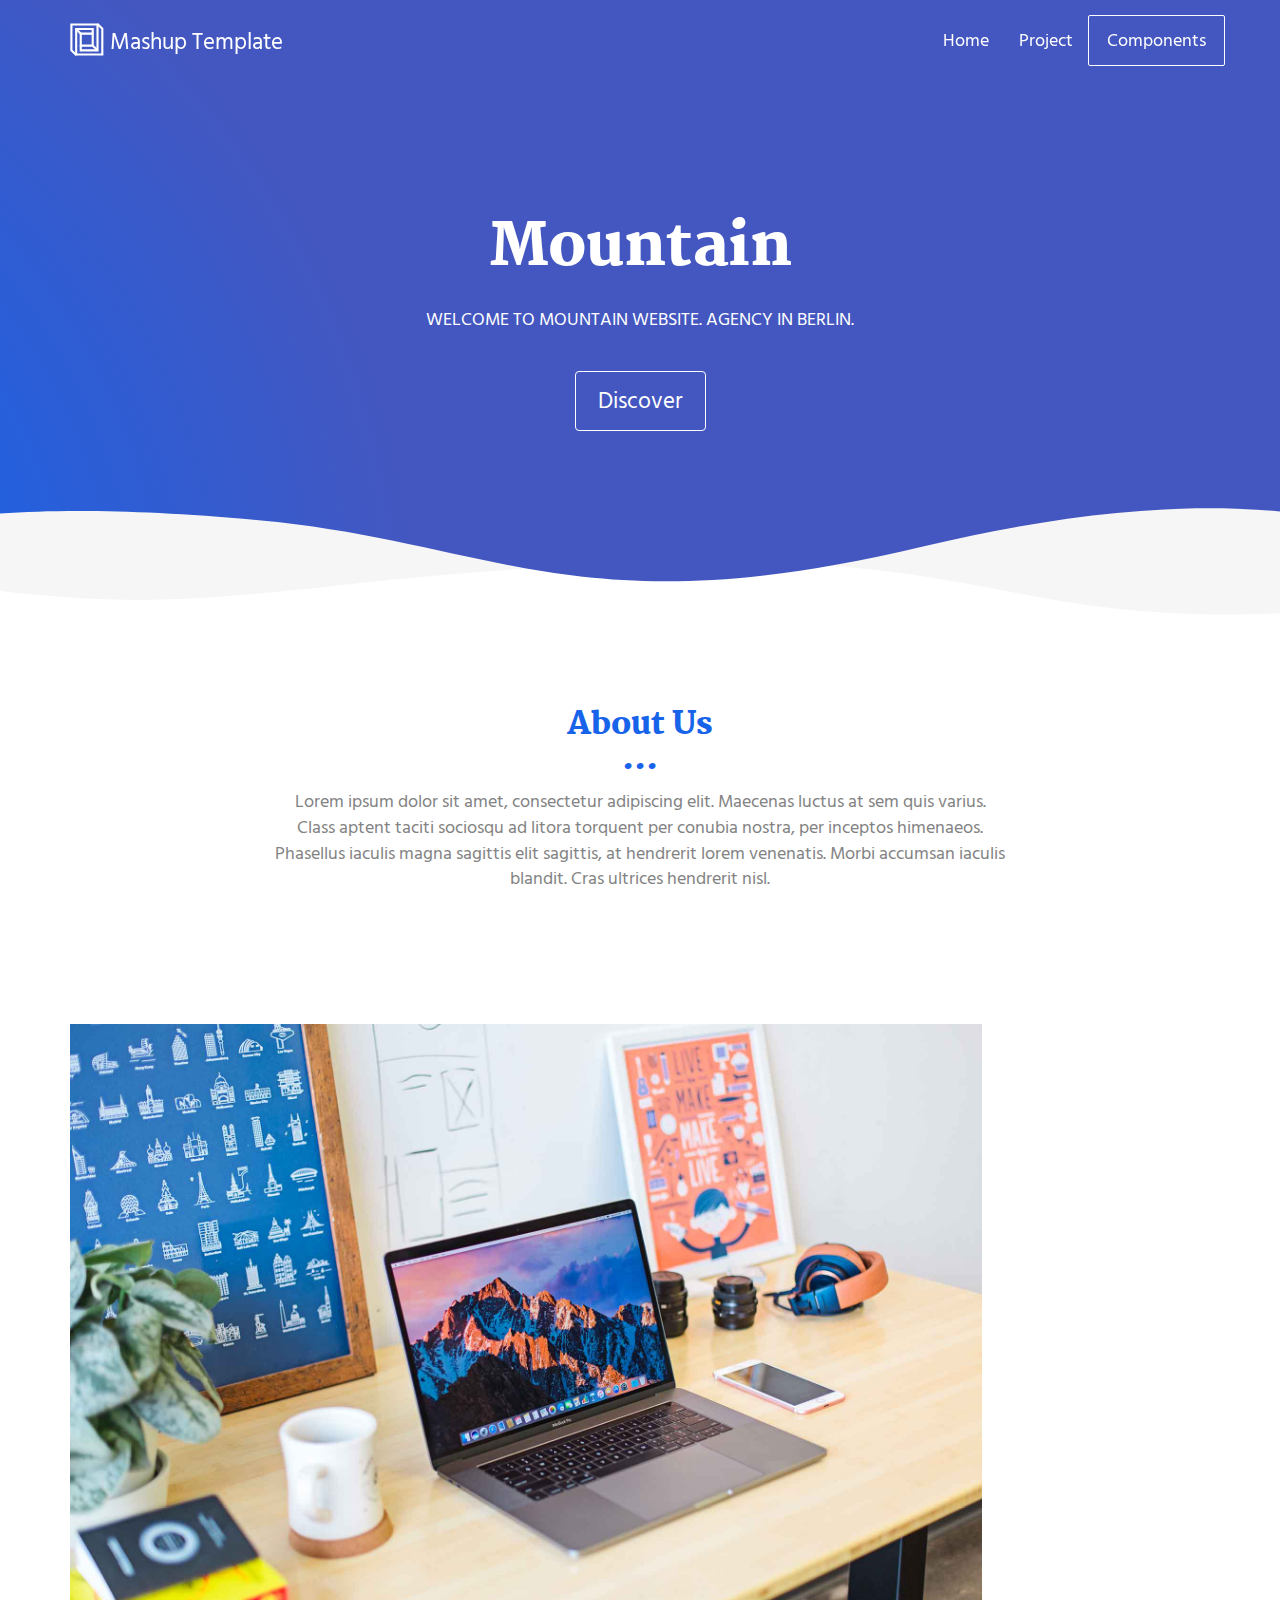
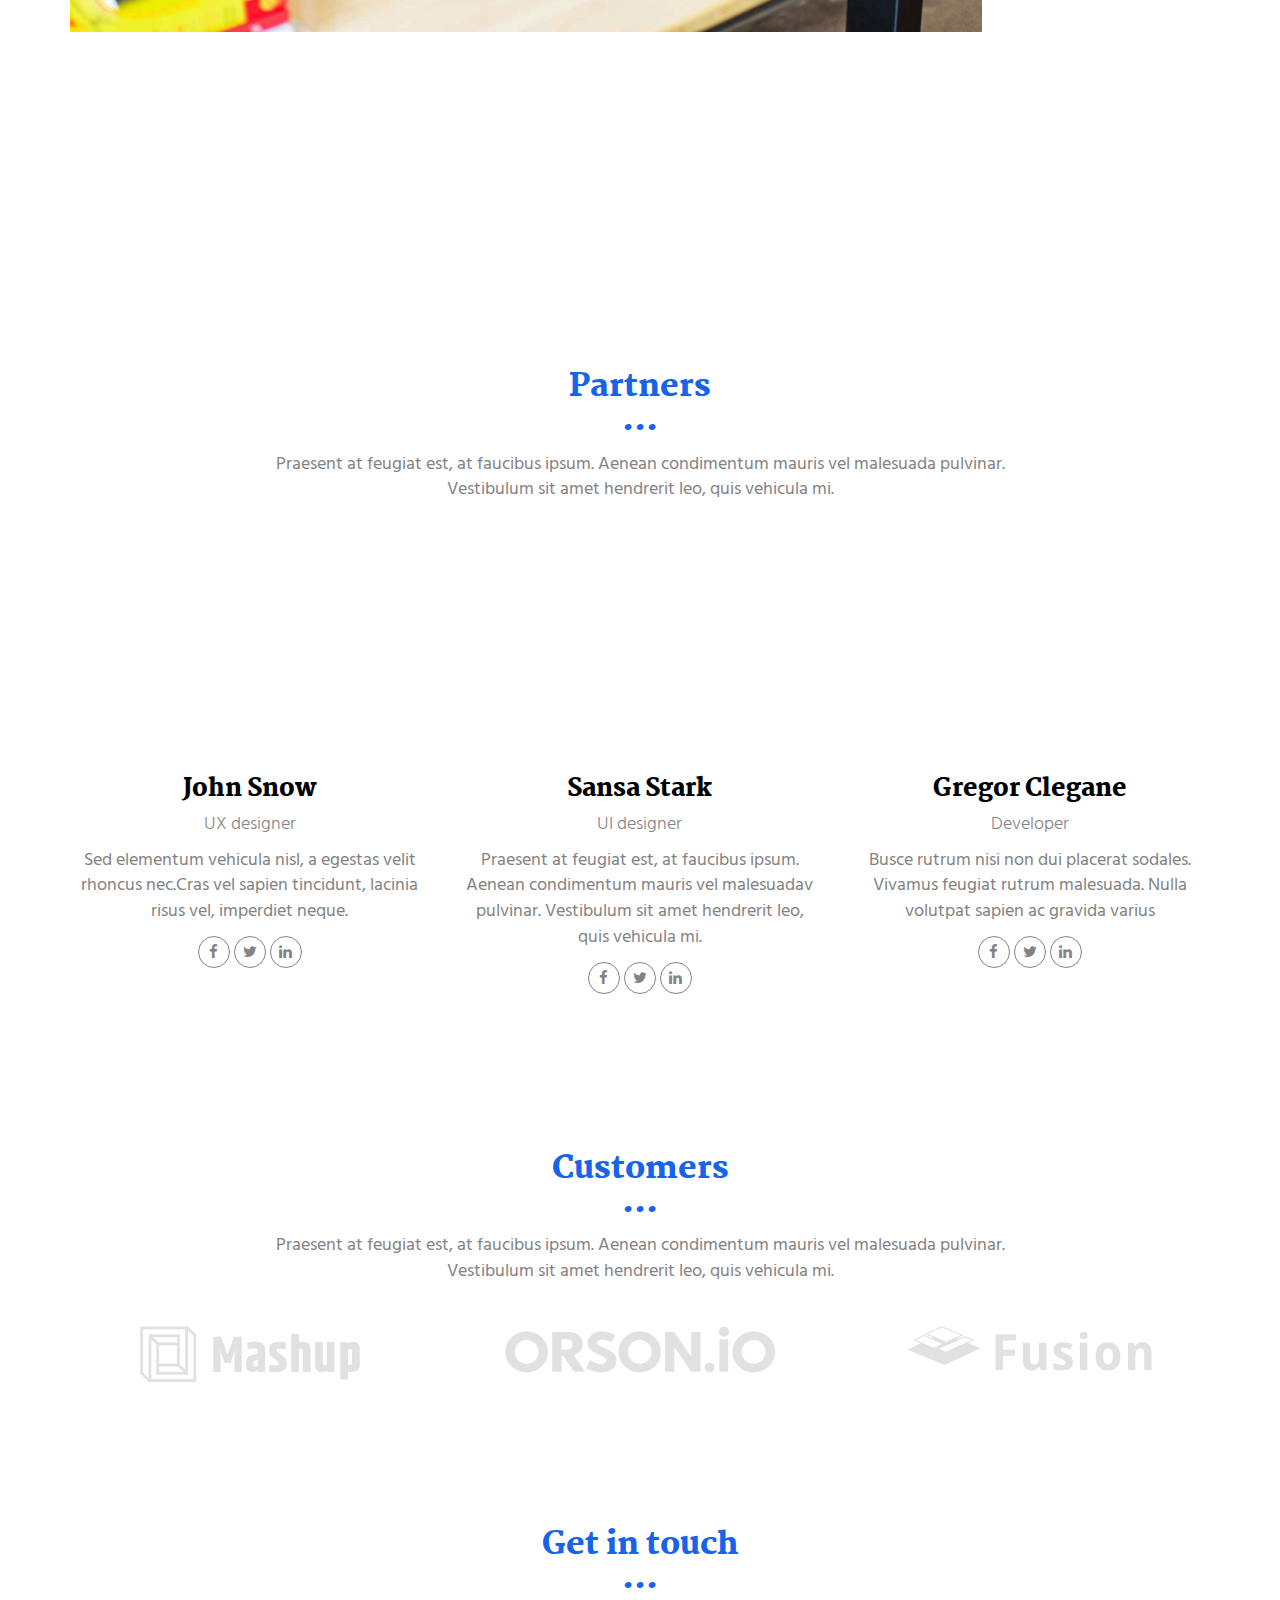
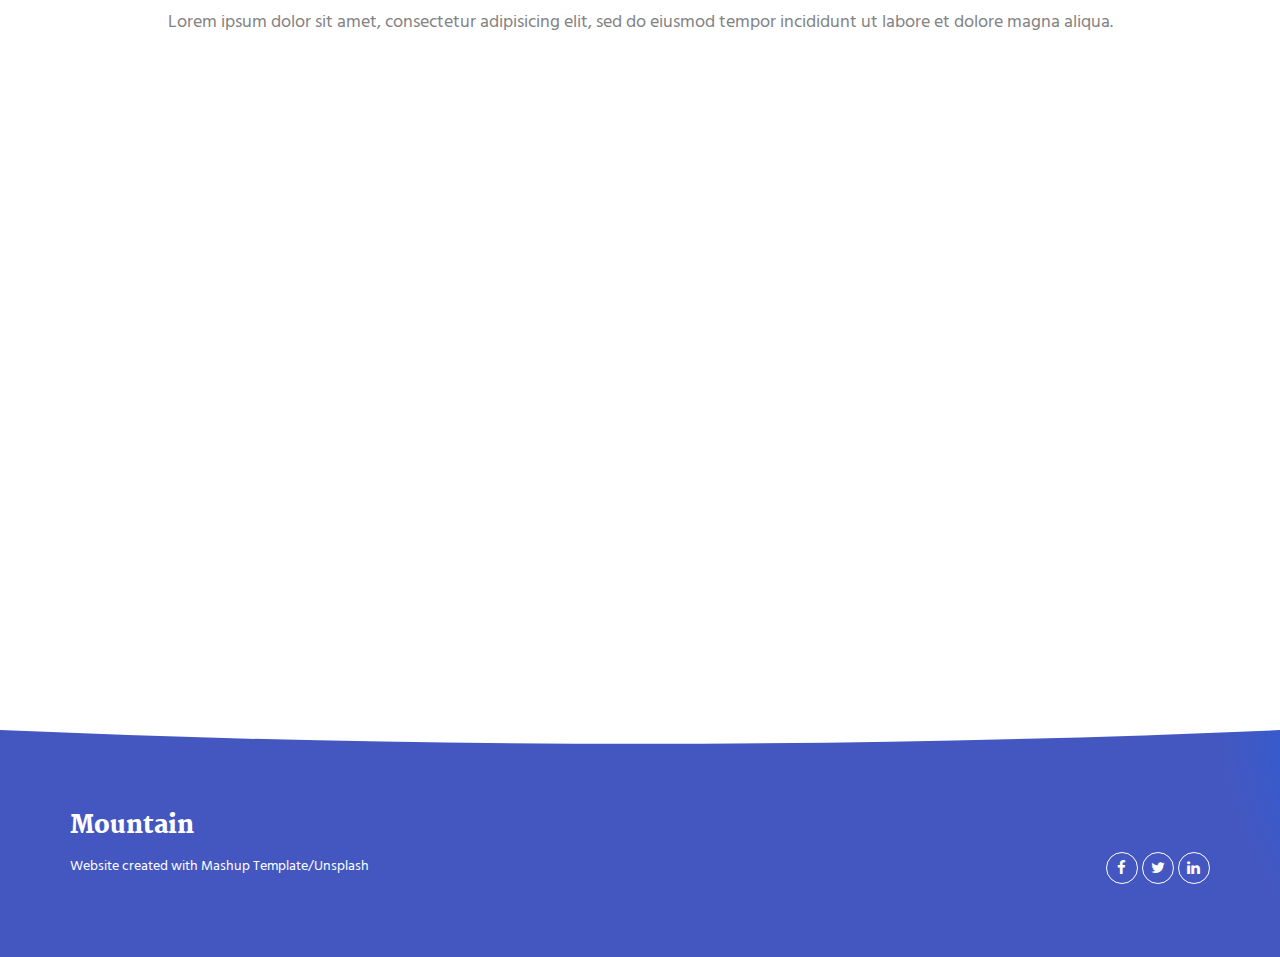
==== cfg-team3/mashup/index.html @ 406ab68b "Adds initial files from MashUp Template" ====
<!DOCTYPE html>
<html lang="en">

<head>
  <meta charset="UTF-8">
  <meta content="IE=edge" http-equiv="X-UA-Compatible">
  <meta content="width=device-width,initial-scale=1" name="viewport">
  <meta content="description" name="description">
  <meta name="google" content="notranslate" />
  <meta content="Mashup templates have been developped by Orson.io team" name="author">

  <!-- Disable tap highlight on IE -->
  <meta name="msapplication-tap-highlight" content="no">
  
  
  <link rel="apple-touch-icon" sizes="180x180" href="./assets/apple-icon-180x180.png">
  <link href="./assets/favicon.ico" rel="icon">

  <link href="" rel="stylesheet">


  <title>Title page</title>

<link href="./main.550dcf66.css" rel="stylesheet"></head>

<body> <!-- Add your content of header -->
<header>
  <nav class="navbar navbar-default active">
    <div class="container">
      <div class="navbar-header">
        <button type="button" class="navbar-toggle collapsed" data-toggle="collapse" data-target="#navbar-collapse" aria-expanded="false">
          <span class="sr-only">Toggle navigation</span>
          <span class="icon-bar"></span>
          <span class="icon-bar"></span>
          <span class="icon-bar"></span>
        </button>
        <a class="navbar-brand" href="./index.html" title="">
          <img src="./assets/images/mashup-icon.svg" class="navbar-logo-img" alt="">
          Mashup Template
        </a>
      </div>

      <div class="collapse navbar-collapse" id="navbar-collapse">
        <ul class="nav navbar-nav navbar-right">
          <li><a href="./index.html" title="">Home</a></li>
          <li><a href="./project.html" title="">Project</a></li>
          <li>
            <p>
              <a href="./components.html" class="btn btn-default navbar-btn" title="">Components</a>
            </p>
          </li>

        </ul>
      </div> 
    </div>
  </nav>
</header>

<!-- Add your site or app content here -->
  <div class="hero-full-container background-image-container white-text-container">
    <div class="container">
      <div class="row">
        <div class="col-xs-12">
          <h1>Mountain</h1>
          <p>WELCOME TO MOUNTAIN WEBSITE. AGENCY IN BERLIN.</p>
          <br>
          <a href="./project.html" class="btn btn-default btn-lg" title="">Discover</a>
        </div>
      </div>
    </div>
  </div>

  <div class="section-container">
    <div class="container">
      <div class="row">
        <div class="col-xs-12 col-md-8 col-md-offset-2">
          <div class="text-center">
            <h2>About Us</h2>
            <p>Lorem ipsum dolor sit amet, consectetur adipiscing elit. Maecenas luctus at sem quis varius. 
            <br>
            Class aptent taciti sociosqu ad litora torquent per conubia nostra, per inceptos himenaeos. Phasellus iaculis magna sagittis elit sagittis, at hendrerit lorem venenatis. Morbi accumsan iaculis blandit. Cras ultrices hendrerit nisl.</p>
          </div>
       </div>
      </div>
    </div>
  </div>

  <div class="section-container">
    <div class="container">
      <div class="row">      
          <div class="col-xs-12">


            <div id="carousel-example-generic" class="carousel carousel-fade slide" data-ride="carousel">
                
                <div class="carousel-inner" role="listbox">

                    <div class="item active">
                        <img class="img-responsive" src="./assets/images/img-06.jpg" alt="First slide">
                        <div class="carousel-caption card-shadow reveal">
                          
                          <h3>Moon</h3>
                          <a class="left carousel-control" href="#carousel-example-generic" role="button" data-slide="prev">
                            <i class="fa fa-chevron-left" aria-hidden="true"></i>
                            <span class="sr-only">Previous</span>
                          </a>
                          <a class="right carousel-control" href="#carousel-example-generic" role="button" data-slide="next">
                            <i class="fa fa-chevron-right" aria-hidden="true"></i>
                            <span class="sr-only">Next</span>
                          </a>
                          <p>
                            Sed id tellus in risus pre
                            tium imperdiet eu lobortis dolor. Sed pellentesque, urna ac viverra lacinia, erat mauris venenatis purus, mollis egestas urna purus ac ex.
                            Aenean nunc sem, lobortis at elit non, lobortis laoreet nibh. Maecenas at mi ipsum.
                          </p>
                          
                          <p>
                            Quisque tempor, ligula pharetra luctus elementum, arcu nisl suscipit ante, pharetra commodo dui est et enim. Sed eu vestibulum elit. Donec ut libero non.
                          </p>
                          <a href="./project.html" class="btn btn-primary" title="">
                            Discover
                          </a>
                        </div>
                    </div>
                    <div class="item">
                        <img class="img-responsive" src="./assets/images/img-07.jpg" alt="First slide">
                        <div class="carousel-caption card-shadow reveal">

                          <h3>Lbortis</h3>
                            <a class="left carousel-control" href="#carousel-example-generic" role="button" data-slide="prev">
                              <i class="fa fa-chevron-left" aria-hidden="true"></i>
                              <span class="sr-only">Previous</span>
                            </a>
                            <a class="right carousel-control" href="#carousel-example-generic" role="button" data-slide="next">
                              <i class="fa fa-chevron-right" aria-hidden="true"></i>
                              <span class="sr-only">Next</span>
                            </a>
                          <p>
                            Pre id tellus in risus pre
                            tium imperdiet eu lobortis dolor. Sed pellentesque, urna ac viverra lacinia, erat mauris venenatis purus, mollis egestas urna purus ac ex.
                            Aenean nunc sem, lobortis at elit non, lobortis laoreet nibh. Maecenas at mi ipsum.
                          </p>
                          
                          <p>
                            Quisque tempor, ligula pharetra luctus elementum, arcu nisl suscipit ante, pharetra commodo dui est et enim. Sed eu vestibulum elit. Donec ut libero non.
                          </p>
                          <a href="./project.html" class="btn btn-primary" title="">
                            Discover
                          </a>
                        </div>
                    </div>
                </div>
               
            </div>

           
          </div>
          
        </div>  
      
    </div>
  </div>

  <div class="section-container">
    <div class="container text-center">
      <div class="row section-container-spacer">
        <div class="col-xs-12 col-md-12">
          <h2>Partners</h2>
          <p>Praesent at feugiat est, at faucibus ipsum. Aenean condimentum mauris vel malesuada pulvinar. <br>Vestibulum sit amet hendrerit leo, quis vehicula mi.</p>
        </div>  
      </div>
      <div class="row">
        <div class="col-xs-12 col-md-4">
          <img src="./assets/images/profil-01.jpg" alt="" class="reveal img-responsive reveal-content image-center">
          <h3>John Snow</h3>
          <h4>UX designer</h4>
          <p>Sed elementum vehicula nisl, a egestas velit rhoncus nec.Cras vel sapien tincidunt, lacinia risus vel, imperdiet neque.</p>
          <p>
            <a href="https://facebook.com/" class="social-round-icon fa-icon" title="">
              <i class="fa fa-facebook" aria-hidden="true"></i>
            </a>
            <a href="https://twitter.com/" class="social-round-icon fa-icon" title="">
              <i class="fa fa-twitter" aria-hidden="true"></i>
            </a>
            <a href="https://www.linkedin.com/" class="social-round-icon fa-icon" title="">
              <i class="fa fa-linkedin" aria-hidden="true"></i>
            </a>
          </p>
        </div>
       
        <div class="col-xs-12 col-md-4">
          <img src="./assets/images/profil-02.jpg" alt="" class="reveal img-responsive reveal-content image-center">
          <h3>Sansa Stark</h3>
          <h4>UI designer</h4>
          <p>Praesent at feugiat est, at faucibus ipsum. Aenean condimentum mauris vel malesuadav pulvinar. Vestibulum sit amet hendrerit leo, quis vehicula mi.</p>
          <p>
            <a href="https://facebook.com/" class="social-round-icon fa-icon" title="">
              <i class="fa fa-facebook" aria-hidden="true"></i>
            </a>
            <a href="https://twitter.com/" class="social-round-icon fa-icon" title="">
              <i class="fa fa-twitter" aria-hidden="true"></i>
            </a>
            <a href="https://www.linkedin.com/" class="social-round-icon fa-icon" title="">
              <i class="fa fa-linkedin" aria-hidden="true"></i>
            </a>
          </p>
        </div>
        <div class="col-xs-12 col-md-4">
          <img src="./assets/images/profil-03.jpg" alt="" class="reveal img-responsive reveal-content image-center">
          <h3>Gregor Clegane</h3>
          <h4>Developer</h4>
          <p>Busce rutrum nisi non dui placerat sodales. Vivamus feugiat rutrum malesuada. Nulla volutpat sapien ac gravida varius</p>
          <p>
            <a href="https://facebook.com/" class="social-round-icon fa-icon" title="">
              <i class="fa fa-facebook" aria-hidden="true"></i>
            </a>
            <a href="https://twitter.com/" class="social-round-icon fa-icon" title="">
              <i class="fa fa-twitter" aria-hidden="true"></i>
            </a>
            <a href="https://www.linkedin.com/" class="social-round-icon fa-icon" title="">
              <i class="fa fa-linkedin" aria-hidden="true"></i>
            </a>
          </p>
        </div>
      </div>
    </div>
  </div>

  <div class="section-container">
    <div class="container text-center">
      <div class="row section-container-spacer">
        <div class="col-xs-12 col-md-12">
          <h2 class="text-center">Customers</h2>
          <p>Praesent at feugiat est, at faucibus ipsum. Aenean condimentum mauris vel malesuada pulvinar. <br>Vestibulum sit amet hendrerit leo, quis vehicula mi.</p>
        </div>  
      </div>
      <div class="row">
        <div class="col-xs-12 col-md-4">
          <img src="./assets/images/logo-01.png" alt="" class="img-responsive reveal-content image-center">

        </div>
       
        <div class="col-xs-12 col-md-4">
          <img src="./assets/images/logo-02.png" alt="" class="img-responsive reveal-content image-center">
        </div>
        <div class="col-xs-12 col-md-4">
          <img src="./assets/images/logo-03.png" alt="" class="img-responsive reveal-content image-center">
        </div>
      </div>
    </div>
  </div>
 
 
  <div class="section-container contact-container">
    <div class="container">
      <div class="row">
        <div class="col-xs-12 col-md-12">
          <div class="section-container-spacer">
            <h2 class="text-center">Get in touch</h2>
            <p class="text-center">Lorem ipsum dolor sit amet, consectetur adipisicing elit, sed do eiusmod
            tempor incididunt ut labore et dolore magna aliqua.</p>
          </div>
          <div class="card-container">
            <div class="card card-shadow col-xs-10 col-xs-offset-1 col-md-8 col-md-offset-2 reveal">
              <form action="" class="reveal-content">
                <div class="row">
                  <div class="col-md-7">
                    <div class="form-group">
                      <input type="email" class="form-control" id="email" placeholder="Email">
                    </div>
                    <div class="form-group">
                      <input type="text" class="form-control" id="subject" placeholder="Subject">
                    </div>
                    <div class="form-group">
                      <textarea class="form-control" rows="3" placeholder="Enter your message"></textarea>
                    </div>
                    <button type="submit" class="btn btn-primary">Send message</button>
                  </div>
                  <div class="col-md-5">
                    <ul class="list-unstyled address-container">
                      <li>
                        <span class="fa-icon">
                          <i class="fa fa-phone" aria-hidden="true"></i>
                        </span>
                        + 33 9 07 45 12 65
                      </li>
                      <li>
                        <span class="fa-icon">
                          <i class="fa fa fa-map-o" aria-hidden="true"></i>
                        </span>
                        42 rue Moulbert 75016 Paris
                      </li>
                    </ul>
                  </div>
                </div>
              </form>
            </div>
            <div class="card-image col-xs-12" style="background-image: url('/assets/images/img-01.jpg')">
            </div>
          </div>
        </div>  
      </div>
    </div>
  </div>

<script>
  document.addEventListener("DOMContentLoaded", function (event) {
    navbarFixedTopAnimation();
  });
</script>

<footer class="footer-container white-text-container">
  <div class="container">
    <div class="row">

     
      <div class="col-xs-12">
        <h3>Mountain</h3>

        <div class="row">
          <div class="col-xs-12 col-sm-7">
            <p><small>Website created with <a href="http://www.mashup-template.com/" title="Create website with free html template">Mashup Template</a>/<a href="https://www.unsplash.com/" title="Beautiful Free Images">Unsplash</a></small>
            </p>
          </div>
          <div class="col-xs-12 col-sm-5">
            <p class="text-right">
              <a href="https://facebook.com/" class="social-round-icon white-round-icon fa-icon" title="">
                <i class="fa fa-facebook" aria-hidden="true"></i>
              </a>
              <a href="https://twitter.com/" class="social-round-icon white-round-icon fa-icon" title="">
                <i class="fa fa-twitter" aria-hidden="true"></i>
              </a>
              <a href="https://www.linkedin.com/" class="social-round-icon white-round-icon fa-icon" title="">
                <i class="fa fa-linkedin" aria-hidden="true"></i>
              </a>
            </p>
          </div>
        </div>
        
        
      </div>
    </div>
  </div>
</footer>

<script>
  document.addEventListener("DOMContentLoaded", function (event) {
    navActivePage();
    scrollRevelation('.reveal');
  });
</script>

<!-- Google Analytics: change UA-XXXXX-X to be your site's ID 

<script>
  (function (i, s, o, g, r, a, m) {
    i['GoogleAnalyticsObject'] = r; i[r] = i[r] || function () {
      (i[r].q = i[r].q || []).push(arguments)
    }, i[r].l = 1 * new Date(); a = s.createElement(o),
      m = s.getElementsByTagName(o)[0]; a.async = 1; a.src = g; m.parentNode.insertBefore(a, m)
  })(window, document, 'script', '//www.google-analytics.com/analytics.js', 'ga');
  ga('create', 'UA-XXXXX-X', 'auto');
  ga('send', 'pageview');
</script>

--> <script type="text/javascript" src="./main.0cf8b554.js"></script></body>

</html>
---- cfg-team3/mashup/main.550dcf66.css ----
@import url(https://fonts.googleapis.com/css?family=Hind+Siliguri:300,600|Martel:400,900);@import url(https://maxcdn.bootstrapcdn.com/font-awesome/4.7.0/css/font-awesome.min.css);/*!
 * Bootstrap v3.3.7 (http://getbootstrap.com)
 * Copyright 2011-2016 Twitter, Inc.
 * Licensed under MIT (https://github.com/twbs/bootstrap/blob/master/LICENSE)
 */
/*! normalize.css v3.0.3 | MIT License | github.com/necolas/normalize.css */html{font-family:sans-serif;-ms-text-size-adjust:100%;-webkit-text-size-adjust:100%}body{margin:0}article,aside,details,figcaption,figure,footer,header,hgroup,main,menu,nav,section,summary{display:block}audio,canvas,progress,video{display:inline-block;vertical-align:baseline}audio:not([controls]){display:none;height:0}[hidden],template{display:none}a{background-color:transparent}a:active,a:hover{outline:0}abbr[title]{border-bottom:1px dotted}b,strong{font-weight:700}dfn{font-style:italic}h1{font-size:2em;margin:.67em 0}mark{background:#ff0;color:#000}small{font-size:80%}sub,sup{font-size:75%;line-height:0;position:relative;vertical-align:baseline}sup{top:-.5em}sub{bottom:-.25em}img{border:0}svg:not(:root){overflow:hidden}figure{margin:1em 40px}hr{box-sizing:content-box;height:0}pre{overflow:auto}code,kbd,pre,samp{font-family:monospace,monospace;font-size:1em}button,input,optgroup,select,textarea{color:inherit;font:inherit;margin:0}button{overflow:visible}button,select{text-transform:none}button,html input[type=button],input[type=reset],input[type=submit]{-webkit-appearance:button;cursor:pointer}button[disabled],html input[disabled]{cursor:default}button::-moz-focus-inner,input::-moz-focus-inner{border:0;padding:0}input{line-height:normal}input[type=checkbox],input[type=radio]{box-sizing:border-box;padding:0}input[type=number]::-webkit-inner-spin-button,input[type=number]::-webkit-outer-spin-button{height:auto}input[type=search]{-webkit-appearance:textfield;box-sizing:content-box}input[type=search]::-webkit-search-cancel-button,input[type=search]::-webkit-search-decoration{-webkit-appearance:none}fieldset{border:1px solid silver;margin:0 2px;padding:.35em .625em .75em}textarea{overflow:auto}optgroup{font-weight:700}table{border-collapse:collapse;border-spacing:0}td,th{padding:0}

/*! Source: https://github.com/h5bp/html5-boilerplate/blob/master/src/css/main.css */@media print{*,:after,:before{background:transparent!important;color:#000!important;box-shadow:none!important;text-shadow:none!important}a,a:visited{text-decoration:underline}a[href]:after{content:" (" attr(href) ")"}abbr[title]:after{content:" (" attr(title) ")"}a[href^="#"]:after,a[href^="javascript:"]:after{content:""}blockquote,pre{border:1px solid #999;page-break-inside:avoid}thead{display:table-header-group}img,tr{page-break-inside:avoid}img{max-width:100%!important}h2,h3,p{orphans:3;widows:3}h2,h3{page-break-after:avoid}.navbar{display:none}.btn>.caret,.dropup>.btn>.caret{border-top-color:#000!important}.label{border:1px solid #000}.table{border-collapse:collapse!important}.table td,.table th{background-color:#fff!important}.table-bordered td,.table-bordered th{border:1px solid #ddd!important}}*,:after,:before{-webkit-box-sizing:border-box;-moz-box-sizing:border-box;box-sizing:border-box}html{font-size:10px;-webkit-tap-highlight-color:transparent}body{font-family:Hind Siliguri,Helvetica,Arial,sans-serif;font-size:18px;line-height:1.42857;color:#838383;background-color:#fff}button,input,select,textarea{font-family:inherit;font-size:inherit;line-height:inherit}a{color:#1763e9;text-decoration:none}a:focus,a:hover{color:#1045a4;text-decoration:underline}a:focus{outline:5px auto -webkit-focus-ring-color;outline-offset:-2px}figure{margin:0}img{vertical-align:middle}.img-responsive{display:block;max-width:100%;height:auto}.img-rounded{border-radius:4px}.img-thumbnail{padding:4px;line-height:1.42857;background-color:#fff;border:1px solid #ddd;border-radius:2px;-webkit-transition:all .2s ease-in-out;-o-transition:all .2s ease-in-out;transition:all .2s ease-in-out;display:inline-block;max-width:100%;height:auto}.img-circle{border-radius:50%}hr{margin-top:25px;margin-bottom:25px;border:0;border-top:1px solid #eee}.sr-only{position:absolute;width:1px;height:1px;margin:-1px;padding:0;overflow:hidden;clip:rect(0,0,0,0);border:0}.sr-only-focusable:active,.sr-only-focusable:focus{position:static;width:auto;height:auto;margin:0;overflow:visible;clip:auto}[role=button]{cursor:pointer}.h1,.h2,.h3,.h4,.h5,.h6,h1,h2,h3,h4,h5,h6{font-family:Martel,Times New Roman,Times,serif;font-weight:900;line-height:1.1;color:#1763e9}.h1 .small,.h1 small,.h2 .small,.h2 small,.h3 .small,.h3 small,.h4 .small,.h4 small,.h5 .small,.h5 small,.h6 .small,.h6 small,h1 .small,h1 small,h2 .small,h2 small,h3 .small,h3 small,h4 .small,h4 small,h5 .small,h5 small,h6 .small,h6 small{font-weight:400;line-height:1;color:#777}.h1,.h2,.h3,h1,h2,h3{margin-top:25px;margin-bottom:12.5px}.h1 .small,.h1 small,.h2 .small,.h2 small,.h3 .small,.h3 small,h1 .small,h1 small,h2 .small,h2 small,h3 .small,h3 small{font-size:65%}.h4,.h5,.h6,h4,h5,h6{margin-top:12.5px;margin-bottom:12.5px}.h4 .small,.h4 small,.h5 .small,.h5 small,.h6 .small,.h6 small,h4 .small,h4 small,h5 .small,h5 small,h6 .small,h6 small{font-size:75%}.h1,h1{font-size:59px}.h2,h2{font-size:31px}.h3,h3{font-size:24px}.h4,.h5,h4,h5{font-size:18px}.h6,h6{font-size:16px}p{margin:0 0 12.5px}.lead{margin-bottom:25px;font-size:20px;font-weight:300;line-height:1.4}@media (min-width:768px){.lead{font-size:27px}}.small,small{font-size:77%}.mark,mark{background-color:#fcf8e3;padding:.2em}.text-left{text-align:left}.text-right{text-align:right}.text-center{text-align:center}.text-justify{text-align:justify}.text-nowrap{white-space:nowrap}.text-lowercase{text-transform:lowercase}.initialism,.text-uppercase{text-transform:uppercase}.text-capitalize{text-transform:capitalize}.text-muted{color:#777}.text-primary{color:#1763e9}a.text-primary:focus,a.text-primary:hover{color:#124fbb}.text-success{color:#fff}a.text-success:focus,a.text-success:hover{color:#e6e6e6}.text-info{color:#31708f}a.text-info:focus,a.text-info:hover{color:#245269}.text-warning{color:#8a6d3b}a.text-warning:focus,a.text-warning:hover{color:#66512c}.text-danger{color:#fff}a.text-danger:focus,a.text-danger:hover{color:#e6e6e6}.bg-primary{color:#fff;background-color:#1763e9}a.bg-primary:focus,a.bg-primary:hover{background-color:#124fbb}.bg-success{background-color:#08005f}a.bg-success:focus,a.bg-success:hover{background-color:#04002c}.bg-info{background-color:#d9edf7}a.bg-info:focus,a.bg-info:hover{background-color:#afd9ee}.bg-warning{background-color:#fcf8e3}a.bg-warning:focus,a.bg-warning:hover{background-color:#f7ecb5}.bg-danger{background-color:#ca044b}a.bg-danger:focus,a.bg-danger:hover{background-color:#980338}.page-header{padding-bottom:11.5px;margin:50px 0 25px;border-bottom:1px solid #eee}ol,ul{margin-top:0;margin-bottom:12.5px}ol ol,ol ul,ul ol,ul ul{margin-bottom:0}.list-inline,.list-unstyled{padding-left:0;list-style:none}.list-inline{margin-left:-5px}.list-inline>li{display:inline-block;padding-left:5px;padding-right:5px}dl{margin-top:0;margin-bottom:25px}dd,dt{line-height:1.42857}dt{font-weight:700}dd{margin-left:0}.dl-horizontal dd:after,.dl-horizontal dd:before{content:" ";display:table}.dl-horizontal dd:after{clear:both}@media (min-width:768px){.dl-horizontal dt{float:left;width:160px;clear:left;text-align:right;overflow:hidden;text-overflow:ellipsis;white-space:nowrap}.dl-horizontal dd{margin-left:180px}}abbr[data-original-title],abbr[title]{cursor:help;border-bottom:1px dotted #777}.initialism{font-size:90%}blockquote{padding:12.5px 25px;margin:0 0 25px;font-size:22.5px;border-left:5px solid #eee}blockquote ol:last-child,blockquote p:last-child,blockquote ul:last-child{margin-bottom:0}blockquote .small,blockquote footer,blockquote small{display:block;font-size:80%;line-height:1.42857;color:#777}blockquote .small:before,blockquote footer:before,blockquote small:before{content:"\2014   \A0"}.blockquote-reverse,blockquote.pull-right{padding-right:15px;padding-left:0;border-right:5px solid #eee;border-left:0;text-align:right}.blockquote-reverse .small:before,.blockquote-reverse footer:before,.blockquote-reverse small:before,blockquote.pull-right .small:before,blockquote.pull-right footer:before,blockquote.pull-right small:before{content:""}.blockquote-reverse .small:after,.blockquote-reverse footer:after,.blockquote-reverse small:after,blockquote.pull-right .small:after,blockquote.pull-right footer:after,blockquote.pull-right small:after{content:"\A0   \2014"}address{margin-bottom:25px;font-style:normal;line-height:1.42857}code,kbd,pre,samp{font-family:Menlo,Monaco,Consolas,Courier New,monospace}code{color:#c7254e;background-color:#f9f2f4}code,kbd{padding:2px 4px;font-size:90%;border-radius:2px}kbd{color:#fff;background-color:#333;box-shadow:inset 0 -1px 0 rgba(0,0,0,.25)}kbd kbd{padding:0;font-size:100%;font-weight:700;box-shadow:none}pre{display:block;padding:12px;margin:0 0 12.5px;font-size:17px;line-height:1.42857;word-break:break-all;word-wrap:break-word;color:#333;background-color:#f5f5f5;border:1px solid #ccc;border-radius:2px}pre code{padding:0;font-size:inherit;color:inherit;white-space:pre-wrap;background-color:transparent;border-radius:0}.pre-scrollable{max-height:340px;overflow-y:scroll}.container{margin-right:auto;margin-left:auto;padding-left:15px;padding-right:15px}.container:after,.container:before{content:" ";display:table}.container:after{clear:both}@media (min-width:768px){.container{width:750px}}@media (min-width:992px){.container{width:970px}}@media (min-width:1200px){.container{width:1170px}}.container-fluid{margin-right:auto;margin-left:auto;padding-left:15px;padding-right:15px}.container-fluid:after,.container-fluid:before{content:" ";display:table}.container-fluid:after{clear:both}.row{margin-left:-15px;margin-right:-15px}.row:after,.row:before{content:" ";display:table}.row:after{clear:both}.col-lg-1,.col-lg-2,.col-lg-3,.col-lg-4,.col-lg-5,.col-lg-6,.col-lg-7,.col-lg-8,.col-lg-9,.col-lg-10,.col-lg-11,.col-lg-12,.col-md-1,.col-md-2,.col-md-3,.col-md-4,.col-md-5,.col-md-6,.col-md-7,.col-md-8,.col-md-9,.col-md-10,.col-md-11,.col-md-12,.col-sm-1,.col-sm-2,.col-sm-3,.col-sm-4,.col-sm-5,.col-sm-6,.col-sm-7,.col-sm-8,.col-sm-9,.col-sm-10,.col-sm-11,.col-sm-12,.col-xs-1,.col-xs-2,.col-xs-3,.col-xs-4,.col-xs-5,.col-xs-6,.col-xs-7,.col-xs-8,.col-xs-9,.col-xs-10,.col-xs-11,.col-xs-12{position:relative;min-height:1px;padding-left:15px;padding-right:15px}.col-xs-1,.col-xs-2,.col-xs-3,.col-xs-4,.col-xs-5,.col-xs-6,.col-xs-7,.col-xs-8,.col-xs-9,.col-xs-10,.col-xs-11,.col-xs-12{float:left}.col-xs-1{width:8.33333%}.col-xs-2{width:16.66667%}.col-xs-3{width:25%}.col-xs-4{width:33.33333%}.col-xs-5{width:41.66667%}.col-xs-6{width:50%}.col-xs-7{width:58.33333%}.col-xs-8{width:66.66667%}.col-xs-9{width:75%}.col-xs-10{width:83.33333%}.col-xs-11{width:91.66667%}.col-xs-12{width:100%}.col-xs-pull-0{right:auto}.col-xs-pull-1{right:8.33333%}.col-xs-pull-2{right:16.66667%}.col-xs-pull-3{right:25%}.col-xs-pull-4{right:33.33333%}.col-xs-pull-5{right:41.66667%}.col-xs-pull-6{right:50%}.col-xs-pull-7{right:58.33333%}.col-xs-pull-8{right:66.66667%}.col-xs-pull-9{right:75%}.col-xs-pull-10{right:83.33333%}.col-xs-pull-11{right:91.66667%}.col-xs-pull-12{right:100%}.col-xs-push-0{left:auto}.col-xs-push-1{left:8.33333%}.col-xs-push-2{left:16.66667%}.col-xs-push-3{left:25%}.col-xs-push-4{left:33.33333%}.col-xs-push-5{left:41.66667%}.col-xs-push-6{left:50%}.col-xs-push-7{left:58.33333%}.col-xs-push-8{left:66.66667%}.col-xs-push-9{left:75%}.col-xs-push-10{left:83.33333%}.col-xs-push-11{left:91.66667%}.col-xs-push-12{left:100%}.col-xs-offset-0{margin-left:0}.col-xs-offset-1{margin-left:8.33333%}.col-xs-offset-2{margin-left:16.66667%}.col-xs-offset-3{margin-left:25%}.col-xs-offset-4{margin-left:33.33333%}.col-xs-offset-5{margin-left:41.66667%}.col-xs-offset-6{margin-left:50%}.col-xs-offset-7{margin-left:58.33333%}.col-xs-offset-8{margin-left:66.66667%}.col-xs-offset-9{margin-left:75%}.col-xs-offset-10{margin-left:83.33333%}.col-xs-offset-11{margin-left:91.66667%}.col-xs-offset-12{margin-left:100%}@media (min-width:768px){.col-sm-1,.col-sm-2,.col-sm-3,.col-sm-4,.col-sm-5,.col-sm-6,.col-sm-7,.col-sm-8,.col-sm-9,.col-sm-10,.col-sm-11,.col-sm-12{float:left}.col-sm-1{width:8.33333%}.col-sm-2{width:16.66667%}.col-sm-3{width:25%}.col-sm-4{width:33.33333%}.col-sm-5{width:41.66667%}.col-sm-6{width:50%}.col-sm-7{width:58.33333%}.col-sm-8{width:66.66667%}.col-sm-9{width:75%}.col-sm-10{width:83.33333%}.col-sm-11{width:91.66667%}.col-sm-12{width:100%}.col-sm-pull-0{right:auto}.col-sm-pull-1{right:8.33333%}.col-sm-pull-2{right:16.66667%}.col-sm-pull-3{right:25%}.col-sm-pull-4{right:33.33333%}.col-sm-pull-5{right:41.66667%}.col-sm-pull-6{right:50%}.col-sm-pull-7{right:58.33333%}.col-sm-pull-8{right:66.66667%}.col-sm-pull-9{right:75%}.col-sm-pull-10{right:83.33333%}.col-sm-pull-11{right:91.66667%}.col-sm-pull-12{right:100%}.col-sm-push-0{left:auto}.col-sm-push-1{left:8.33333%}.col-sm-push-2{left:16.66667%}.col-sm-push-3{left:25%}.col-sm-push-4{left:33.33333%}.col-sm-push-5{left:41.66667%}.col-sm-push-6{left:50%}.col-sm-push-7{left:58.33333%}.col-sm-push-8{left:66.66667%}.col-sm-push-9{left:75%}.col-sm-push-10{left:83.33333%}.col-sm-push-11{left:91.66667%}.col-sm-push-12{left:100%}.col-sm-offset-0{margin-left:0}.col-sm-offset-1{margin-left:8.33333%}.col-sm-offset-2{margin-left:16.66667%}.col-sm-offset-3{margin-left:25%}.col-sm-offset-4{margin-left:33.33333%}.col-sm-offset-5{margin-left:41.66667%}.col-sm-offset-6{margin-left:50%}.col-sm-offset-7{margin-left:58.33333%}.col-sm-offset-8{margin-left:66.66667%}.col-sm-offset-9{margin-left:75%}.col-sm-offset-10{margin-left:83.33333%}.col-sm-offset-11{margin-left:91.66667%}.col-sm-offset-12{margin-left:100%}}@media (min-width:992px){.col-md-1,.col-md-2,.col-md-3,.col-md-4,.col-md-5,.col-md-6,.col-md-7,.col-md-8,.col-md-9,.col-md-10,.col-md-11,.col-md-12{float:left}.col-md-1{width:8.33333%}.col-md-2{width:16.66667%}.col-md-3{width:25%}.col-md-4{width:33.33333%}.col-md-5{width:41.66667%}.col-md-6{width:50%}.col-md-7{width:58.33333%}.col-md-8{width:66.66667%}.col-md-9{width:75%}.col-md-10{width:83.33333%}.col-md-11{width:91.66667%}.col-md-12{width:100%}.col-md-pull-0{right:auto}.col-md-pull-1{right:8.33333%}.col-md-pull-2{right:16.66667%}.col-md-pull-3{right:25%}.col-md-pull-4{right:33.33333%}.col-md-pull-5{right:41.66667%}.col-md-pull-6{right:50%}.col-md-pull-7{right:58.33333%}.col-md-pull-8{right:66.66667%}.col-md-pull-9{right:75%}.col-md-pull-10{right:83.33333%}.col-md-pull-11{right:91.66667%}.col-md-pull-12{right:100%}.col-md-push-0{left:auto}.col-md-push-1{left:8.33333%}.col-md-push-2{left:16.66667%}.col-md-push-3{left:25%}.col-md-push-4{left:33.33333%}.col-md-push-5{left:41.66667%}.col-md-push-6{left:50%}.col-md-push-7{left:58.33333%}.col-md-push-8{left:66.66667%}.col-md-push-9{left:75%}.col-md-push-10{left:83.33333%}.col-md-push-11{left:91.66667%}.col-md-push-12{left:100%}.col-md-offset-0{margin-left:0}.col-md-offset-1{margin-left:8.33333%}.col-md-offset-2{margin-left:16.66667%}.col-md-offset-3{margin-left:25%}.col-md-offset-4{margin-left:33.33333%}.col-md-offset-5{margin-left:41.66667%}.col-md-offset-6{margin-left:50%}.col-md-offset-7{margin-left:58.33333%}.col-md-offset-8{margin-left:66.66667%}.col-md-offset-9{margin-left:75%}.col-md-offset-10{margin-left:83.33333%}.col-md-offset-11{margin-left:91.66667%}.col-md-offset-12{margin-left:100%}}@media (min-width:1200px){.col-lg-1,.col-lg-2,.col-lg-3,.col-lg-4,.col-lg-5,.col-lg-6,.col-lg-7,.col-lg-8,.col-lg-9,.col-lg-10,.col-lg-11,.col-lg-12{float:left}.col-lg-1{width:8.33333%}.col-lg-2{width:16.66667%}.col-lg-3{width:25%}.col-lg-4{width:33.33333%}.col-lg-5{width:41.66667%}.col-lg-6{width:50%}.col-lg-7{width:58.33333%}.col-lg-8{width:66.66667%}.col-lg-9{width:75%}.col-lg-10{width:83.33333%}.col-lg-11{width:91.66667%}.col-lg-12{width:100%}.col-lg-pull-0{right:auto}.col-lg-pull-1{right:8.33333%}.col-lg-pull-2{right:16.66667%}.col-lg-pull-3{right:25%}.col-lg-pull-4{right:33.33333%}.col-lg-pull-5{right:41.66667%}.col-lg-pull-6{right:50%}.col-lg-pull-7{right:58.33333%}.col-lg-pull-8{right:66.66667%}.col-lg-pull-9{right:75%}.col-lg-pull-10{right:83.33333%}.col-lg-pull-11{right:91.66667%}.col-lg-pull-12{right:100%}.col-lg-push-0{left:auto}.col-lg-push-1{left:8.33333%}.col-lg-push-2{left:16.66667%}.col-lg-push-3{left:25%}.col-lg-push-4{left:33.33333%}.col-lg-push-5{left:41.66667%}.col-lg-push-6{left:50%}.col-lg-push-7{left:58.33333%}.col-lg-push-8{left:66.66667%}.col-lg-push-9{left:75%}.col-lg-push-10{left:83.33333%}.col-lg-push-11{left:91.66667%}.col-lg-push-12{left:100%}.col-lg-offset-0{margin-left:0}.col-lg-offset-1{margin-left:8.33333%}.col-lg-offset-2{margin-left:16.66667%}.col-lg-offset-3{margin-left:25%}.col-lg-offset-4{margin-left:33.33333%}.col-lg-offset-5{margin-left:41.66667%}.col-lg-offset-6{margin-left:50%}.col-lg-offset-7{margin-left:58.33333%}.col-lg-offset-8{margin-left:66.66667%}.col-lg-offset-9{margin-left:75%}.col-lg-offset-10{margin-left:83.33333%}.col-lg-offset-11{margin-left:91.66667%}.col-lg-offset-12{margin-left:100%}}table{background-color:transparent}caption{padding-top:8px;padding-bottom:8px;color:#777}caption,th{text-align:left}.table{width:100%;max-width:100%;margin-bottom:25px}.table>tbody>tr>td,.table>tbody>tr>th,.table>tfoot>tr>td,.table>tfoot>tr>th,.table>thead>tr>td,.table>thead>tr>th{padding:8px;line-height:1.42857;vertical-align:top;border-top:1px solid #ddd}.table>thead>tr>th{vertical-align:bottom;border-bottom:2px solid #ddd}.table>caption+thead>tr:first-child>td,.table>caption+thead>tr:first-child>th,.table>colgroup+thead>tr:first-child>td,.table>colgroup+thead>tr:first-child>th,.table>thead:first-child>tr:first-child>td,.table>thead:first-child>tr:first-child>th{border-top:0}.table>tbody+tbody{border-top:2px solid #ddd}.table .table{background-color:#fff}.table-condensed>tbody>tr>td,.table-condensed>tbody>tr>th,.table-condensed>tfoot>tr>td,.table-condensed>tfoot>tr>th,.table-condensed>thead>tr>td,.table-condensed>thead>tr>th{padding:5px}.table-bordered,.table-bordered>tbody>tr>td,.table-bordered>tbody>tr>th,.table-bordered>tfoot>tr>td,.table-bordered>tfoot>tr>th,.table-bordered>thead>tr>td,.table-bordered>thead>tr>th{border:1px solid #ddd}.table-bordered>thead>tr>td,.table-bordered>thead>tr>th{border-bottom-width:2px}.table-striped>tbody>tr:nth-of-type(odd){background-color:#f9f9f9}.table-hover>tbody>tr:hover{background-color:#f5f5f5}table col[class*=col-]{position:static;float:none;display:table-column}table td[class*=col-],table th[class*=col-]{position:static;float:none;display:table-cell}.table>tbody>tr.active>td,.table>tbody>tr.active>th,.table>tbody>tr>td.active,.table>tbody>tr>th.active,.table>tfoot>tr.active>td,.table>tfoot>tr.active>th,.table>tfoot>tr>td.active,.table>tfoot>tr>th.active,.table>thead>tr.active>td,.table>thead>tr.active>th,.table>thead>tr>td.active,.table>thead>tr>th.active{background-color:#f5f5f5}.table-hover>tbody>tr.active:hover>td,.table-hover>tbody>tr.active:hover>th,.table-hover>tbody>tr:hover>.active,.table-hover>tbody>tr>td.active:hover,.table-hover>tbody>tr>th.active:hover{background-color:#e8e8e8}.table>tbody>tr.success>td,.table>tbody>tr.success>th,.table>tbody>tr>td.success,.table>tbody>tr>th.success,.table>tfoot>tr.success>td,.table>tfoot>tr.success>th,.table>tfoot>tr>td.success,.table>tfoot>tr>th.success,.table>thead>tr.success>td,.table>thead>tr.success>th,.table>thead>tr>td.success,.table>thead>tr>th.success{background-color:#08005f}.table-hover>tbody>tr.success:hover>td,.table-hover>tbody>tr.success:hover>th,.table-hover>tbody>tr:hover>.success,.table-hover>tbody>tr>td.success:hover,.table-hover>tbody>tr>th.success:hover{background-color:#060046}.table>tbody>tr.info>td,.table>tbody>tr.info>th,.table>tbody>tr>td.info,.table>tbody>tr>th.info,.table>tfoot>tr.info>td,.table>tfoot>tr.info>th,.table>tfoot>tr>td.info,.table>tfoot>tr>th.info,.table>thead>tr.info>td,.table>thead>tr.info>th,.table>thead>tr>td.info,.table>thead>tr>th.info{background-color:#d9edf7}.table-hover>tbody>tr.info:hover>td,.table-hover>tbody>tr.info:hover>th,.table-hover>tbody>tr:hover>.info,.table-hover>tbody>tr>td.info:hover,.table-hover>tbody>tr>th.info:hover{background-color:#c4e3f3}.table>tbody>tr.warning>td,.table>tbody>tr.warning>th,.table>tbody>tr>td.warning,.table>tbody>tr>th.warning,.table>tfoot>tr.warning>td,.table>tfoot>tr.warning>th,.table>tfoot>tr>td.warning,.table>tfoot>tr>th.warning,.table>thead>tr.warning>td,.table>thead>tr.warning>th,.table>thead>tr>td.warning,.table>thead>tr>th.warning{background-color:#fcf8e3}.table-hover>tbody>tr.warning:hover>td,.table-hover>tbody>tr.warning:hover>th,.table-hover>tbody>tr:hover>.warning,.table-hover>tbody>tr>td.warning:hover,.table-hover>tbody>tr>th.warning:hover{background-color:#faf2cc}.table>tbody>tr.danger>td,.table>tbody>tr.danger>th,.table>tbody>tr>td.danger,.table>tbody>tr>th.danger,.table>tfoot>tr.danger>td,.table>tfoot>tr.danger>th,.table>tfoot>tr>td.danger,.table>tfoot>tr>th.danger,.table>thead>tr.danger>td,.table>thead>tr.danger>th,.table>thead>tr>td.danger,.table>thead>tr>th.danger{background-color:#ca044b}.table-hover>tbody>tr.danger:hover>td,.table-hover>tbody>tr.danger:hover>th,.table-hover>tbody>tr:hover>.danger,.table-hover>tbody>tr>td.danger:hover,.table-hover>tbody>tr>th.danger:hover{background-color:#b10442}.table-responsive{overflow-x:auto;min-height:.01%}@media screen and (max-width:767px){.table-responsive{width:100%;margin-bottom:18.75px;overflow-y:hidden;-ms-overflow-style:-ms-autohiding-scrollbar;border:1px solid #ddd}.table-responsive>.table{margin-bottom:0}.table-responsive>.table>tbody>tr>td,.table-responsive>.table>tbody>tr>th,.table-responsive>.table>tfoot>tr>td,.table-responsive>.table>tfoot>tr>th,.table-responsive>.table>thead>tr>td,.table-responsive>.table>thead>tr>th{white-space:nowrap}.table-responsive>.table-bordered{border:0}.table-responsive>.table-bordered>tbody>tr>td:first-child,.table-responsive>.table-bordered>tbody>tr>th:first-child,.table-responsive>.table-bordered>tfoot>tr>td:first-child,.table-responsive>.table-bordered>tfoot>tr>th:first-child,.table-responsive>.table-bordered>thead>tr>td:first-child,.table-responsive>.table-bordered>thead>tr>th:first-child{border-left:0}.table-responsive>.table-bordered>tbody>tr>td:last-child,.table-responsive>.table-bordered>tbody>tr>th:last-child,.table-responsive>.table-bordered>tfoot>tr>td:last-child,.table-responsive>.table-bordered>tfoot>tr>th:last-child,.table-responsive>.table-bordered>thead>tr>td:last-child,.table-responsive>.table-bordered>thead>tr>th:last-child{border-right:0}.table-responsive>.table-bordered>tbody>tr:last-child>td,.table-responsive>.table-bordered>tbody>tr:last-child>th,.table-responsive>.table-bordered>tfoot>tr:last-child>td,.table-responsive>.table-bordered>tfoot>tr:last-child>th{border-bottom:0}}fieldset{margin:0;min-width:0}fieldset,legend{padding:0;border:0}legend{display:block;width:100%;margin-bottom:25px;font-size:27px;line-height:inherit;color:#333;border-bottom:1px solid #e5e5e5}label{display:inline-block;max-width:100%;margin-bottom:5px;font-weight:700}input[type=search]{-webkit-box-sizing:border-box;-moz-box-sizing:border-box;box-sizing:border-box}input[type=checkbox],input[type=radio]{margin:4px 0 0;margin-top:1px\9;line-height:normal}input[type=file]{display:block}input[type=range]{display:block;width:100%}select[multiple],select[size]{height:auto}input[type=checkbox]:focus,input[type=file]:focus,input[type=radio]:focus{outline:5px auto -webkit-focus-ring-color;outline-offset:-2px}output{padding-top:13px}.form-control,output{display:block;font-size:18px;line-height:1.42857;color:#555}.form-control{width:100%;height:51px;padding:12px 18px;background-color:#fff;background-image:none;border:1px solid #ddd;border-radius:2px;-webkit-box-shadow:inset 0 1px 1px rgba(0,0,0,.075);box-shadow:inset 0 1px 1px rgba(0,0,0,.075);-webkit-transition:border-color .15s ease-in-out,box-shadow .15s ease-in-out;-o-transition:border-color ease-in-out .15s,box-shadow ease-in-out .15s;transition:border-color .15s ease-in-out,box-shadow .15s ease-in-out}.form-control:focus{border-color:#66afe9;-webkit-box-shadow:inset 0 1px 1px rgba(0,0,0,.075),0 0 8px rgba(102,175,233,.6);box-shadow:inset 0 1px 1px rgba(0,0,0,.075),0 0 8px rgba(102,175,233,.6)}.form-control::-moz-placeholder{color:#999;opacity:1}.form-control:-ms-input-placeholder{color:#999}.form-control::-webkit-input-placeholder{color:#999}.form-control::-ms-expand{border:0;background-color:transparent}.form-control[disabled],.form-control[readonly],fieldset[disabled] .form-control{background-color:#eee;opacity:1}.form-control[disabled],fieldset[disabled] .form-control{cursor:not-allowed}textarea.form-control{height:auto}input[type=search]{-webkit-appearance:none}@media screen and (-webkit-min-device-pixel-ratio:0){input[type=date].form-control,input[type=datetime-local].form-control,input[type=month].form-control,input[type=time].form-control{line-height:51px}.input-group-sm>.input-group-btn>input[type=date].btn,.input-group-sm>.input-group-btn>input[type=datetime-local].btn,.input-group-sm>.input-group-btn>input[type=month].btn,.input-group-sm>.input-group-btn>input[type=time].btn,.input-group-sm>input[type=date].form-control,.input-group-sm>input[type=date].input-group-addon,.input-group-sm>input[type=datetime-local].form-control,.input-group-sm>input[type=datetime-local].input-group-addon,.input-group-sm>input[type=month].form-control,.input-group-sm>input[type=month].input-group-addon,.input-group-sm>input[type=time].form-control,.input-group-sm>input[type=time].input-group-addon,.input-group-sm input[type=date],.input-group-sm input[type=datetime-local],.input-group-sm input[type=month],.input-group-sm input[type=time],input[type=date].input-sm,input[type=datetime-local].input-sm,input[type=month].input-sm,input[type=time].input-sm{line-height:37px}.input-group-lg>.input-group-btn>input[type=date].btn,.input-group-lg>.input-group-btn>input[type=datetime-local].btn,.input-group-lg>.input-group-btn>input[type=month].btn,.input-group-lg>.input-group-btn>input[type=time].btn,.input-group-lg>input[type=date].form-control,.input-group-lg>input[type=date].input-group-addon,.input-group-lg>input[type=datetime-local].form-control,.input-group-lg>input[type=datetime-local].input-group-addon,.input-group-lg>input[type=month].form-control,.input-group-lg>input[type=month].input-group-addon,.input-group-lg>input[type=time].form-control,.input-group-lg>input[type=time].input-group-addon,.input-group-lg input[type=date],.input-group-lg input[type=datetime-local],.input-group-lg input[type=month],.input-group-lg input[type=time],input[type=date].input-lg,input[type=datetime-local].input-lg,input[type=month].input-lg,input[type=time].input-lg{line-height:61px}}.form-group{margin-bottom:15px}.checkbox,.radio{position:relative;display:block;margin-top:10px;margin-bottom:10px}.checkbox label,.radio label{min-height:25px;padding-left:20px;margin-bottom:0;font-weight:400;cursor:pointer}.checkbox-inline input[type=checkbox],.checkbox input[type=checkbox],.radio-inline input[type=radio],.radio input[type=radio]{position:absolute;margin-left:-20px;margin-top:4px\9}.checkbox+.checkbox,.radio+.radio{margin-top:-5px}.checkbox-inline,.radio-inline{position:relative;display:inline-block;padding-left:20px;margin-bottom:0;vertical-align:middle;font-weight:400;cursor:pointer}.checkbox-inline+.checkbox-inline,.radio-inline+.radio-inline{margin-top:0;margin-left:10px}.checkbox-inline.disabled,.checkbox.disabled label,.radio-inline.disabled,.radio.disabled label,fieldset[disabled] .checkbox-inline,fieldset[disabled] .checkbox label,fieldset[disabled] .radio-inline,fieldset[disabled] .radio label,fieldset[disabled] input[type=checkbox],fieldset[disabled] input[type=radio],input[type=checkbox].disabled,input[type=checkbox][disabled],input[type=radio].disabled,input[type=radio][disabled]{cursor:not-allowed}.form-control-static{padding-top:13px;padding-bottom:13px;margin-bottom:0;min-height:43px}.form-control-static.input-lg,.form-control-static.input-sm,.input-group-lg>.form-control-static.form-control,.input-group-lg>.form-control-static.input-group-addon,.input-group-lg>.input-group-btn>.form-control-static.btn,.input-group-sm>.form-control-static.form-control,.input-group-sm>.form-control-static.input-group-addon,.input-group-sm>.input-group-btn>.form-control-static.btn{padding-left:0;padding-right:0}.input-group-sm>.form-control,.input-group-sm>.input-group-addon,.input-group-sm>.input-group-btn>.btn,.input-sm{height:37px;padding:7px 10px;font-size:14px;line-height:1.5;border-radius:2px}.input-group-sm>.input-group-btn>select.btn,.input-group-sm>select.form-control,.input-group-sm>select.input-group-addon,select.input-sm{height:37px;line-height:37px}.input-group-sm>.input-group-btn>select[multiple].btn,.input-group-sm>.input-group-btn>textarea.btn,.input-group-sm>select[multiple].form-control,.input-group-sm>select[multiple].input-group-addon,.input-group-sm>textarea.form-control,.input-group-sm>textarea.input-group-addon,select[multiple].input-sm,textarea.input-sm{height:auto}.form-group-sm .form-control{height:37px;padding:7px 10px;font-size:14px;line-height:1.5;border-radius:2px}.form-group-sm select.form-control{height:37px;line-height:37px}.form-group-sm select[multiple].form-control,.form-group-sm textarea.form-control{height:auto}.form-group-sm .form-control-static{height:37px;min-height:39px;padding:8px 10px;font-size:14px;line-height:1.5}.input-group-lg>.form-control,.input-group-lg>.input-group-addon,.input-group-lg>.input-group-btn>.btn,.input-lg{height:61px;padding:14px 22px;font-size:23px;line-height:1.33333;border-radius:4px}.input-group-lg>.input-group-btn>select.btn,.input-group-lg>select.form-control,.input-group-lg>select.input-group-addon,select.input-lg{height:61px;line-height:61px}.input-group-lg>.input-group-btn>select[multiple].btn,.input-group-lg>.input-group-btn>textarea.btn,.input-group-lg>select[multiple].form-control,.input-group-lg>select[multiple].input-group-addon,.input-group-lg>textarea.form-control,.input-group-lg>textarea.input-group-addon,select[multiple].input-lg,textarea.input-lg{height:auto}.form-group-lg .form-control{height:61px;padding:14px 22px;font-size:23px;line-height:1.33333;border-radius:4px}.form-group-lg select.form-control{height:61px;line-height:61px}.form-group-lg select[multiple].form-control,.form-group-lg textarea.form-control{height:auto}.form-group-lg .form-control-static{height:61px;min-height:48px;padding:15px 22px;font-size:23px;line-height:1.33333}.has-feedback{position:relative}.has-feedback .form-control{padding-right:63.75px}.form-control-feedback{position:absolute;top:0;right:0;z-index:2;display:block;width:51px;height:51px;line-height:51px;text-align:center;pointer-events:none}.form-group-lg .form-control+.form-control-feedback,.input-group-lg+.form-control-feedback,.input-group-lg>.form-control+.form-control-feedback,.input-group-lg>.input-group-addon+.form-control-feedback,.input-group-lg>.input-group-btn>.btn+.form-control-feedback,.input-lg+.form-control-feedback{width:61px;height:61px;line-height:61px}.form-group-sm .form-control+.form-control-feedback,.input-group-sm+.form-control-feedback,.input-group-sm>.form-control+.form-control-feedback,.input-group-sm>.input-group-addon+.form-control-feedback,.input-group-sm>.input-group-btn>.btn+.form-control-feedback,.input-sm+.form-control-feedback{width:37px;height:37px;line-height:37px}.has-success .checkbox,.has-success .checkbox-inline,.has-success.checkbox-inline label,.has-success.checkbox label,.has-success .control-label,.has-success .help-block,.has-success .radio,.has-success .radio-inline,.has-success.radio-inline label,.has-success.radio label{color:#fff}.has-success .form-control{border-color:#fff;-webkit-box-shadow:inset 0 1px 1px rgba(0,0,0,.075);box-shadow:inset 0 1px 1px rgba(0,0,0,.075)}.has-success .form-control:focus{border-color:#e6e6e6;-webkit-box-shadow:inset 0 1px 1px rgba(0,0,0,.075),0 0 6px #fff;box-shadow:inset 0 1px 1px rgba(0,0,0,.075),0 0 6px #fff}.has-success .input-group-addon{color:#fff;border-color:#fff;background-color:#08005f}.has-success .form-control-feedback{color:#fff}.has-warning .checkbox,.has-warning .checkbox-inline,.has-warning.checkbox-inline label,.has-warning.checkbox label,.has-warning .control-label,.has-warning .help-block,.has-warning .radio,.has-warning .radio-inline,.has-warning.radio-inline label,.has-warning.radio label{color:#8a6d3b}.has-warning .form-control{border-color:#8a6d3b;-webkit-box-shadow:inset 0 1px 1px rgba(0,0,0,.075);box-shadow:inset 0 1px 1px rgba(0,0,0,.075)}.has-warning .form-control:focus{border-color:#66512c;-webkit-box-shadow:inset 0 1px 1px rgba(0,0,0,.075),0 0 6px #c0a16b;box-shadow:inset 0 1px 1px rgba(0,0,0,.075),0 0 6px #c0a16b}.has-warning .input-group-addon{color:#8a6d3b;border-color:#8a6d3b;background-color:#fcf8e3}.has-warning .form-control-feedback{color:#8a6d3b}.has-error .checkbox,.has-error .checkbox-inline,.has-error.checkbox-inline label,.has-error.checkbox label,.has-error .control-label,.has-error .help-block,.has-error .radio,.has-error .radio-inline,.has-error.radio-inline label,.has-error.radio label{color:#fff}.has-error .form-control{border-color:#fff;-webkit-box-shadow:inset 0 1px 1px rgba(0,0,0,.075);box-shadow:inset 0 1px 1px rgba(0,0,0,.075)}.has-error .form-control:focus{border-color:#e6e6e6;-webkit-box-shadow:inset 0 1px 1px rgba(0,0,0,.075),0 0 6px #fff;box-shadow:inset 0 1px 1px rgba(0,0,0,.075),0 0 6px #fff}.has-error .input-group-addon{color:#fff;border-color:#fff;background-color:#ca044b}.has-error .form-control-feedback{color:#fff}.has-feedback label~.form-control-feedback{top:30px}.has-feedback label.sr-only~.form-control-feedback{top:0}.help-block{display:block;margin-top:5px;margin-bottom:10px;color:#c3c3c3}@media (min-width:768px){.form-inline .form-group{display:inline-block;margin-bottom:0;vertical-align:middle}.form-inline .form-control{display:inline-block;width:auto;vertical-align:middle}.form-inline .form-control-static{display:inline-block}.form-inline .input-group{display:inline-table;vertical-align:middle}.form-inline .input-group .form-control,.form-inline .input-group .input-group-addon,.form-inline .input-group .input-group-btn{width:auto}.form-inline .input-group>.form-control{width:100%}.form-inline .control-label{margin-bottom:0;vertical-align:middle}.form-inline .checkbox,.form-inline .radio{display:inline-block;margin-top:0;margin-bottom:0;vertical-align:middle}.form-inline .checkbox label,.form-inline .radio label{padding-left:0}.form-inline .checkbox input[type=checkbox],.form-inline .radio input[type=radio]{position:relative;margin-left:0}.form-inline .has-feedback .form-control-feedback{top:0}}.form-horizontal .checkbox,.form-horizontal .checkbox-inline,.form-horizontal .radio,.form-horizontal .radio-inline{margin-top:0;margin-bottom:0;padding-top:13px}.form-horizontal .checkbox,.form-horizontal .radio{min-height:38px}.form-horizontal .form-group{margin-left:-15px;margin-right:-15px}.form-horizontal .form-group:after,.form-horizontal .form-group:before{content:" ";display:table}.form-horizontal .form-group:after{clear:both}@media (min-width:768px){.form-horizontal .control-label{text-align:right;margin-bottom:0;padding-top:13px}}.form-horizontal .has-feedback .form-control-feedback{right:15px}@media (min-width:768px){.form-horizontal .form-group-lg .control-label{padding-top:15px;font-size:23px}}@media (min-width:768px){.form-horizontal .form-group-sm .control-label{padding-top:8px;font-size:14px}}.btn{display:inline-block;margin-bottom:0;font-weight:400;text-align:center;vertical-align:middle;touch-action:manipulation;cursor:pointer;background-image:none;border:1px solid transparent;white-space:nowrap;padding:12px 18px;font-size:18px;line-height:1.42857;border-radius:2px;-webkit-user-select:none;-moz-user-select:none;-ms-user-select:none;user-select:none}.btn.active.focus,.btn.active:focus,.btn.focus,.btn:active.focus,.btn:active:focus,.btn:focus{outline:5px auto -webkit-focus-ring-color;outline-offset:-2px}.btn.focus,.btn:focus,.btn:hover{color:#fff;text-decoration:none}.btn.active,.btn:active{outline:0;background-image:none;-webkit-box-shadow:inset 0 3px 5px rgba(0,0,0,.125);box-shadow:inset 0 3px 5px rgba(0,0,0,.125)}.btn.disabled,.btn[disabled],fieldset[disabled] .btn{cursor:not-allowed;opacity:.65;filter:alpha(opacity=65);-webkit-box-shadow:none;box-shadow:none}a.btn.disabled,fieldset[disabled] a.btn{pointer-events:none}.btn-default{color:#fff;background-color:transparent;border-color:#fff}.btn-default.focus,.btn-default:focus{color:#fff;background-color:transparent;border-color:#bfbfbf}.btn-default.active,.btn-default:active,.btn-default:hover,.open>.btn-default.dropdown-toggle{color:#fff;background-color:transparent;border-color:#e0e0e0}.btn-default.active.focus,.btn-default.active:focus,.btn-default.active:hover,.btn-default:active.focus,.btn-default:active:focus,.btn-default:active:hover,.open>.btn-default.dropdown-toggle.focus,.open>.btn-default.dropdown-toggle:focus,.open>.btn-default.dropdown-toggle:hover{color:#fff;background-color:transparent;border-color:#bfbfbf}.btn-default.active,.btn-default:active,.open>.btn-default.dropdown-toggle{background-image:none}.btn-default.disabled.focus,.btn-default.disabled:focus,.btn-default.disabled:hover,.btn-default[disabled].focus,.btn-default[disabled]:focus,.btn-default[disabled]:hover,fieldset[disabled] .btn-default.focus,fieldset[disabled] .btn-default:focus,fieldset[disabled] .btn-default:hover{background-color:transparent;border-color:#fff}.btn-default .badge{color:transparent;background-color:#fff}.btn-primary{color:#1763e9;background-color:transparent;border-color:#1763e9}.btn-primary.focus,.btn-primary:focus{color:#1763e9;background-color:transparent;border-color:#0b3275}.btn-primary.active,.btn-primary:active,.btn-primary:hover,.open>.btn-primary.dropdown-toggle{color:#1763e9;background-color:transparent;border-color:#114bb2}.btn-primary.active.focus,.btn-primary.active:focus,.btn-primary.active:hover,.btn-primary:active.focus,.btn-primary:active:focus,.btn-primary:active:hover,.open>.btn-primary.dropdown-toggle.focus,.open>.btn-primary.dropdown-toggle:focus,.open>.btn-primary.dropdown-toggle:hover{color:#1763e9;background-color:transparent;border-color:#0b3275}.btn-primary.active,.btn-primary:active,.open>.btn-primary.dropdown-toggle{background-image:none}.btn-primary.disabled.focus,.btn-primary.disabled:focus,.btn-primary.disabled:hover,.btn-primary[disabled].focus,.btn-primary[disabled]:focus,.btn-primary[disabled]:hover,fieldset[disabled] .btn-primary.focus,fieldset[disabled] .btn-primary:focus,fieldset[disabled] .btn-primary:hover{background-color:transparent;border-color:#1763e9}.btn-primary .badge{color:transparent;background-color:#1763e9}.btn-success{color:#5cb85c;background-color:transparent;border-color:#5cb85c}.btn-success.focus,.btn-success:focus{color:#5cb85c;background-color:transparent;border-color:#2d672d}.btn-success.active,.btn-success:active,.btn-success:hover,.open>.btn-success.dropdown-toggle{color:#5cb85c;background-color:transparent;border-color:#419641}.btn-success.active.focus,.btn-success.active:focus,.btn-success.active:hover,.btn-success:active.focus,.btn-success:active:focus,.btn-success:active:hover,.open>.btn-success.dropdown-toggle.focus,.open>.btn-success.dropdown-toggle:focus,.open>.btn-success.dropdown-toggle:hover{color:#5cb85c;background-color:transparent;border-color:#2d672d}.btn-success.active,.btn-success:active,.open>.btn-success.dropdown-toggle{background-image:none}.btn-success.disabled.focus,.btn-success.disabled:focus,.btn-success.disabled:hover,.btn-success[disabled].focus,.btn-success[disabled]:focus,.btn-success[disabled]:hover,fieldset[disabled] .btn-success.focus,fieldset[disabled] .btn-success:focus,fieldset[disabled] .btn-success:hover{background-color:transparent;border-color:#5cb85c}.btn-success .badge{color:transparent;background-color:#5cb85c}.btn-info{border-color:#08005f}.btn-info,.btn-info.focus,.btn-info:focus{color:#08005f;background-color:transparent}.btn-info.focus,.btn-info:focus{border-color:#000}.btn-info.active,.btn-info:active,.btn-info:hover,.open>.btn-info.dropdown-toggle{color:#08005f;background-color:transparent;border-color:#030022}.btn-info.active.focus,.btn-info.active:focus,.btn-info.active:hover,.btn-info:active.focus,.btn-info:active:focus,.btn-info:active:hover,.open>.btn-info.dropdown-toggle.focus,.open>.btn-info.dropdown-toggle:focus,.open>.btn-info.dropdown-toggle:hover{color:#08005f;background-color:transparent;border-color:#000}.btn-info.active,.btn-info:active,.open>.btn-info.dropdown-toggle{background-image:none}.btn-info.disabled.focus,.btn-info.disabled:focus,.btn-info.disabled:hover,.btn-info[disabled].focus,.btn-info[disabled]:focus,.btn-info[disabled]:hover,fieldset[disabled] .btn-info.focus,fieldset[disabled] .btn-info:focus,fieldset[disabled] .btn-info:hover{background-color:transparent;border-color:#08005f}.btn-info .badge{color:transparent;background-color:#08005f}.btn-warning{color:#f0ad4e;background-color:transparent;border-color:#f0ad4e}.btn-warning.focus,.btn-warning:focus{color:#f0ad4e;background-color:transparent;border-color:#b06d0f}.btn-warning.active,.btn-warning:active,.btn-warning:hover,.open>.btn-warning.dropdown-toggle{color:#f0ad4e;background-color:transparent;border-color:#eb9316}.btn-warning.active.focus,.btn-warning.active:focus,.btn-warning.active:hover,.btn-warning:active.focus,.btn-warning:active:focus,.btn-warning:active:hover,.open>.btn-warning.dropdown-toggle.focus,.open>.btn-warning.dropdown-toggle:focus,.open>.btn-warning.dropdown-toggle:hover{color:#f0ad4e;background-color:transparent;border-color:#b06d0f}.btn-warning.active,.btn-warning:active,.open>.btn-warning.dropdown-toggle{background-image:none}.btn-warning.disabled.focus,.btn-warning.disabled:focus,.btn-warning.disabled:hover,.btn-warning[disabled].focus,.btn-warning[disabled]:focus,.btn-warning[disabled]:hover,fieldset[disabled] .btn-warning.focus,fieldset[disabled] .btn-warning:focus,fieldset[disabled] .btn-warning:hover{background-color:transparent;border-color:#f0ad4e}.btn-warning .badge{color:transparent;background-color:#f0ad4e}.btn-danger{color:#d9534f;background-color:transparent;border-color:#d9534f}.btn-danger.focus,.btn-danger:focus{color:#d9534f;background-color:transparent;border-color:#8b211e}.btn-danger.active,.btn-danger:active,.btn-danger:hover,.open>.btn-danger.dropdown-toggle{color:#d9534f;background-color:transparent;border-color:#c12e2a}.btn-danger.active.focus,.btn-danger.active:focus,.btn-danger.active:hover,.btn-danger:active.focus,.btn-danger:active:focus,.btn-danger:active:hover,.open>.btn-danger.dropdown-toggle.focus,.open>.btn-danger.dropdown-toggle:focus,.open>.btn-danger.dropdown-toggle:hover{color:#d9534f;background-color:transparent;border-color:#8b211e}.btn-danger.active,.btn-danger:active,.open>.btn-danger.dropdown-toggle{background-image:none}.btn-danger.disabled.focus,.btn-danger.disabled:focus,.btn-danger.disabled:hover,.btn-danger[disabled].focus,.btn-danger[disabled]:focus,.btn-danger[disabled]:hover,fieldset[disabled] .btn-danger.focus,fieldset[disabled] .btn-danger:focus,fieldset[disabled] .btn-danger:hover{background-color:transparent;border-color:#d9534f}.btn-danger .badge{color:transparent;background-color:#d9534f}.btn-link{color:#1763e9;font-weight:400;border-radius:0}.btn-link,.btn-link.active,.btn-link:active,.btn-link[disabled],fieldset[disabled] .btn-link{background-color:transparent;-webkit-box-shadow:none;box-shadow:none}.btn-link,.btn-link:active,.btn-link:focus,.btn-link:hover{border-color:transparent}.btn-link:focus,.btn-link:hover{color:#1045a4;text-decoration:underline;background-color:transparent}.btn-link[disabled]:focus,.btn-link[disabled]:hover,fieldset[disabled] .btn-link:focus,fieldset[disabled] .btn-link:hover{color:#777;text-decoration:none}.btn-group-lg>.btn,.btn-lg{padding:14px 22px;font-size:23px;line-height:1.33333;border-radius:4px}.btn-group-sm>.btn,.btn-sm{padding:7px 10px;font-size:14px;line-height:1.5;border-radius:2px}.btn-group-xs>.btn,.btn-xs{padding:1px 5px;font-size:14px;line-height:1.5;border-radius:2px}.btn-block{display:block;width:100%}.btn-block+.btn-block{margin-top:5px}input[type=button].btn-block,input[type=reset].btn-block,input[type=submit].btn-block{width:100%}.fade{opacity:0;-webkit-transition:opacity .15s linear;-o-transition:opacity .15s linear;transition:opacity .15s linear}.fade.in{opacity:1}.collapse{display:none}.collapse.in{display:block}tr.collapse.in{display:table-row}tbody.collapse.in{display:table-row-group}.collapsing{position:relative;height:0;overflow:hidden;-webkit-transition-property:height,visibility;transition-property:height,visibility;-webkit-transition-duration:.35s;transition-duration:.35s;-webkit-transition-timing-function:ease;transition-timing-function:ease}.caret{display:inline-block;width:0;height:0;margin-left:2px;vertical-align:middle;border-top:4px dashed;border-top:4px solid\9;border-right:4px solid transparent;border-left:4px solid transparent}.dropdown,.dropup{position:relative}.dropdown-toggle:focus{outline:0}.dropdown-menu{position:absolute;top:100%;left:0;z-index:1000;display:none;float:left;min-width:160px;padding:5px 0;margin:2px 0 0;list-style:none;font-size:18px;text-align:left;background-color:#fff;border:1px solid #ccc;border:1px solid rgba(0,0,0,.15);border-radius:2px;-webkit-box-shadow:0 6px 12px rgba(0,0,0,.175);box-shadow:0 6px 12px rgba(0,0,0,.175);background-clip:padding-box}.dropdown-menu.pull-right{right:0;left:auto}.dropdown-menu .divider{height:1px;margin:11.5px 0;overflow:hidden;background-color:#e5e5e5}.dropdown-menu>li>a{display:block;padding:3px 20px;clear:both;font-weight:400;line-height:1.42857;color:#333;white-space:nowrap}.dropdown-menu>li>a:focus,.dropdown-menu>li>a:hover{text-decoration:none;color:#262626;background-color:#f5f5f5}.dropdown-menu>.active>a,.dropdown-menu>.active>a:focus,.dropdown-menu>.active>a:hover{color:#fff;text-decoration:none;outline:0;background-color:#1763e9}.dropdown-menu>.disabled>a,.dropdown-menu>.disabled>a:focus,.dropdown-menu>.disabled>a:hover{color:#777}.dropdown-menu>.disabled>a:focus,.dropdown-menu>.disabled>a:hover{text-decoration:none;background-color:transparent;background-image:none;filter:progid:DXImageTransform.Microsoft.gradient(enabled = false);cursor:not-allowed}.open>.dropdown-menu{display:block}.open>a{outline:0}.dropdown-menu-right{left:auto;right:0}.dropdown-menu-left{left:0;right:auto}.dropdown-header{display:block;padding:3px 20px;font-size:14px;line-height:1.42857;color:#777;white-space:nowrap}.dropdown-backdrop{position:fixed;left:0;right:0;bottom:0;top:0;z-index:990}.pull-right>.dropdown-menu{right:0;left:auto}.dropup .caret,.navbar-fixed-bottom .dropdown .caret{border-top:0;border-bottom:4px dashed;border-bottom:4px solid\9;content:""}.dropup .dropdown-menu,.navbar-fixed-bottom .dropdown .dropdown-menu{top:auto;bottom:100%;margin-bottom:2px}@media (min-width:768px){.navbar-right .dropdown-menu{right:0;left:auto}.navbar-right .dropdown-menu-left{left:0;right:auto}}.btn-group,.btn-group-vertical{position:relative;display:inline-block;vertical-align:middle}.btn-group-vertical>.btn,.btn-group>.btn{position:relative;float:left}.btn-group-vertical>.btn.active,.btn-group-vertical>.btn:active,.btn-group-vertical>.btn:focus,.btn-group-vertical>.btn:hover,.btn-group>.btn.active,.btn-group>.btn:active,.btn-group>.btn:focus,.btn-group>.btn:hover{z-index:2}.btn-group .btn+.btn,.btn-group .btn+.btn-group,.btn-group .btn-group+.btn,.btn-group .btn-group+.btn-group{margin-left:-1px}.btn-toolbar{margin-left:-5px}.btn-toolbar:after,.btn-toolbar:before{content:" ";display:table}.btn-toolbar:after{clear:both}.btn-toolbar .btn,.btn-toolbar .btn-group,.btn-toolbar .input-group{float:left}.btn-toolbar>.btn,.btn-toolbar>.btn-group,.btn-toolbar>.input-group{margin-left:5px}.btn-group>.btn:not(:first-child):not(:last-child):not(.dropdown-toggle){border-radius:0}.btn-group>.btn:first-child{margin-left:0}.btn-group>.btn:first-child:not(:last-child):not(.dropdown-toggle){border-bottom-right-radius:0;border-top-right-radius:0}.btn-group>.btn:last-child:not(:first-child),.btn-group>.dropdown-toggle:not(:first-child){border-bottom-left-radius:0;border-top-left-radius:0}.btn-group>.btn-group{float:left}.btn-group>.btn-group:not(:first-child):not(:last-child)>.btn{border-radius:0}.btn-group>.btn-group:first-child:not(:last-child)>.btn:last-child,.btn-group>.btn-group:first-child:not(:last-child)>.dropdown-toggle{border-bottom-right-radius:0;border-top-right-radius:0}.btn-group>.btn-group:last-child:not(:first-child)>.btn:first-child{border-bottom-left-radius:0;border-top-left-radius:0}.btn-group .dropdown-toggle:active,.btn-group.open .dropdown-toggle{outline:0}.btn-group>.btn+.dropdown-toggle{padding-left:8px;padding-right:8px}.btn-group-lg.btn-group>.btn+.dropdown-toggle,.btn-group>.btn-lg+.dropdown-toggle{padding-left:12px;padding-right:12px}.btn-group.open .dropdown-toggle{-webkit-box-shadow:inset 0 3px 5px rgba(0,0,0,.125);box-shadow:inset 0 3px 5px rgba(0,0,0,.125)}.btn-group.open .dropdown-toggle.btn-link{-webkit-box-shadow:none;box-shadow:none}.btn .caret{margin-left:0}.btn-group-lg>.btn .caret,.btn-lg .caret{border-width:5px 5px 0;border-bottom-width:0}.dropup .btn-group-lg>.btn .caret,.dropup .btn-lg .caret{border-width:0 5px 5px}.btn-group-vertical>.btn,.btn-group-vertical>.btn-group,.btn-group-vertical>.btn-group>.btn{display:block;float:none;width:100%;max-width:100%}.btn-group-vertical>.btn-group:after,.btn-group-vertical>.btn-group:before{content:" ";display:table}.btn-group-vertical>.btn-group:after{clear:both}.btn-group-vertical>.btn-group>.btn{float:none}.btn-group-vertical>.btn+.btn,.btn-group-vertical>.btn+.btn-group,.btn-group-vertical>.btn-group+.btn,.btn-group-vertical>.btn-group+.btn-group{margin-top:-1px;margin-left:0}.btn-group-vertical>.btn:not(:first-child):not(:last-child){border-radius:0}.btn-group-vertical>.btn:first-child:not(:last-child){border-top-right-radius:2px;border-top-left-radius:2px;border-bottom-right-radius:0;border-bottom-left-radius:0}.btn-group-vertical>.btn:last-child:not(:first-child){border-top-right-radius:0;border-top-left-radius:0;border-bottom-right-radius:2px;border-bottom-left-radius:2px}.btn-group-vertical>.btn-group:not(:first-child):not(:last-child)>.btn{border-radius:0}.btn-group-vertical>.btn-group:first-child:not(:last-child)>.btn:last-child,.btn-group-vertical>.btn-group:first-child:not(:last-child)>.dropdown-toggle{border-bottom-right-radius:0;border-bottom-left-radius:0}.btn-group-vertical>.btn-group:last-child:not(:first-child)>.btn:first-child{border-top-right-radius:0;border-top-left-radius:0}.btn-group-justified{display:table;width:100%;table-layout:fixed;border-collapse:separate}.btn-group-justified>.btn,.btn-group-justified>.btn-group{float:none;display:table-cell;width:1%}.btn-group-justified>.btn-group .btn{width:100%}.btn-group-justified>.btn-group .dropdown-menu{left:auto}[data-toggle=buttons]>.btn-group>.btn input[type=checkbox],[data-toggle=buttons]>.btn-group>.btn input[type=radio],[data-toggle=buttons]>.btn input[type=checkbox],[data-toggle=buttons]>.btn input[type=radio]{position:absolute;clip:rect(0,0,0,0);pointer-events:none}.input-group{position:relative;display:table;border-collapse:separate}.input-group[class*=col-]{float:none;padding-left:0;padding-right:0}.input-group .form-control{position:relative;z-index:2;float:left;width:100%;margin-bottom:0}.input-group .form-control:focus{z-index:3}.input-group-addon,.input-group-btn,.input-group .form-control{display:table-cell}.input-group-addon:not(:first-child):not(:last-child),.input-group-btn:not(:first-child):not(:last-child),.input-group .form-control:not(:first-child):not(:last-child){border-radius:0}.input-group-addon,.input-group-btn{width:1%;white-space:nowrap;vertical-align:middle}.input-group-addon{padding:12px 18px;font-size:18px;font-weight:400;line-height:1;color:#555;text-align:center;background-color:#eee;border:1px solid #ddd;border-radius:2px}.input-group-addon.input-sm,.input-group-sm>.input-group-addon,.input-group-sm>.input-group-btn>.input-group-addon.btn{padding:7px 10px;font-size:14px;border-radius:2px}.input-group-addon.input-lg,.input-group-lg>.input-group-addon,.input-group-lg>.input-group-btn>.input-group-addon.btn{padding:14px 22px;font-size:23px;border-radius:4px}.input-group-addon input[type=checkbox],.input-group-addon input[type=radio]{margin-top:0}.input-group-addon:first-child,.input-group-btn:first-child>.btn,.input-group-btn:first-child>.btn-group>.btn,.input-group-btn:first-child>.dropdown-toggle,.input-group-btn:last-child>.btn-group:not(:last-child)>.btn,.input-group-btn:last-child>.btn:not(:last-child):not(.dropdown-toggle),.input-group .form-control:first-child{border-bottom-right-radius:0;border-top-right-radius:0}.input-group-addon:first-child{border-right:0}.input-group-addon:last-child,.input-group-btn:first-child>.btn-group:not(:first-child)>.btn,.input-group-btn:first-child>.btn:not(:first-child),.input-group-btn:last-child>.btn,.input-group-btn:last-child>.btn-group>.btn,.input-group-btn:last-child>.dropdown-toggle,.input-group .form-control:last-child{border-bottom-left-radius:0;border-top-left-radius:0}.input-group-addon:last-child{border-left:0}.input-group-btn{font-size:0;white-space:nowrap}.input-group-btn,.input-group-btn>.btn{position:relative}.input-group-btn>.btn+.btn{margin-left:-1px}.input-group-btn>.btn:active,.input-group-btn>.btn:focus,.input-group-btn>.btn:hover{z-index:2}.input-group-btn:first-child>.btn,.input-group-btn:first-child>.btn-group{margin-right:-1px}.input-group-btn:last-child>.btn,.input-group-btn:last-child>.btn-group{z-index:2;margin-left:-1px}.nav{margin-bottom:0;padding-left:0;list-style:none}.nav:after,.nav:before{content:" ";display:table}.nav:after{clear:both}.nav>li,.nav>li>a{position:relative;display:block}.nav>li>a{padding:10px 15px}.nav>li>a:focus,.nav>li>a:hover{text-decoration:none;background-color:#eee}.nav>li.disabled>a{color:#777}.nav>li.disabled>a:focus,.nav>li.disabled>a:hover{color:#777;text-decoration:none;background-color:transparent;cursor:not-allowed}.nav .open>a,.nav .open>a:focus,.nav .open>a:hover{background-color:#eee;border-color:#1763e9}.nav .nav-divider{height:1px;margin:11.5px 0;overflow:hidden;background-color:#e5e5e5}.nav>li>a>img{max-width:none}.nav-tabs{border-bottom:1px solid #ddd}.nav-tabs>li{float:left;margin-bottom:-1px}.nav-tabs>li>a{margin-right:2px;line-height:1.42857;border:1px solid transparent;border-radius:2px 2px 0 0}.nav-tabs>li>a:hover{border-color:#eee #eee #ddd}.nav-tabs>li.active>a,.nav-tabs>li.active>a:focus,.nav-tabs>li.active>a:hover{color:#555;background-color:#fff;border:1px solid #ddd;border-bottom-color:transparent;cursor:default}.nav-pills>li{float:left}.nav-pills>li>a{border-radius:2px}.nav-pills>li+li{margin-left:2px}.nav-pills>li.active>a,.nav-pills>li.active>a:focus,.nav-pills>li.active>a:hover{color:#fff;background-color:#1763e9}.nav-stacked>li{float:none}.nav-stacked>li+li{margin-top:2px;margin-left:0}.nav-justified,.nav-tabs.nav-justified{width:100%}.nav-justified>li,.nav-tabs.nav-justified>li{float:none}.nav-justified>li>a,.nav-tabs.nav-justified>li>a{text-align:center;margin-bottom:5px}.nav-justified>.dropdown .dropdown-menu{top:auto;left:auto}@media (min-width:768px){.nav-justified>li,.nav-tabs.nav-justified>li{display:table-cell;width:1%}.nav-justified>li>a,.nav-tabs.nav-justified>li>a{margin-bottom:0}}.nav-tabs-justified,.nav-tabs.nav-justified{border-bottom:0}.nav-tabs-justified>li>a,.nav-tabs.nav-justified>li>a{margin-right:0;border-radius:2px}.nav-tabs-justified>.active>a,.nav-tabs-justified>.active>a:focus,.nav-tabs-justified>.active>a:hover,.nav-tabs.nav-justified>.active>a,.nav-tabs.nav-justified>.active>a:focus,.nav-tabs.nav-justified>.active>a:hover{border:1px solid #ddd}@media (min-width:768px){.nav-tabs-justified>li>a,.nav-tabs.nav-justified>li>a{border-bottom:1px solid #ddd;border-radius:2px 2px 0 0}.nav-tabs-justified>.active>a,.nav-tabs-justified>.active>a:focus,.nav-tabs-justified>.active>a:hover,.nav-tabs.nav-justified>.active>a,.nav-tabs.nav-justified>.active>a:focus,.nav-tabs.nav-justified>.active>a:hover{border-bottom-color:#fff}}.tab-content>.tab-pane{display:none}.tab-content>.active{display:block}.nav-tabs .dropdown-menu{margin-top:-1px;border-top-right-radius:0;border-top-left-radius:0}.navbar{position:relative;min-height:80px;margin-bottom:25px;border:1px solid transparent}.navbar:after,.navbar:before{content:" ";display:table}.navbar:after{clear:both}@media (min-width:768px){.navbar{border-radius:2px}}.navbar-header:after,.navbar-header:before{content:" ";display:table}.navbar-header:after{clear:both}@media (min-width:768px){.navbar-header{float:left}}.navbar-collapse{overflow-x:visible;padding-right:15px;padding-left:15px;border-top:1px solid transparent;box-shadow:inset 0 1px 0 hsla(0,0%,100%,.1);-webkit-overflow-scrolling:touch}.navbar-collapse:after,.navbar-collapse:before{content:" ";display:table}.navbar-collapse:after{clear:both}.navbar-collapse.in{overflow-y:auto}@media (min-width:768px){.navbar-collapse{width:auto;border-top:0;box-shadow:none}.navbar-collapse.collapse{display:block!important;height:auto!important;padding-bottom:0;overflow:visible!important}.navbar-collapse.in{overflow-y:visible}.navbar-fixed-bottom .navbar-collapse,.navbar-fixed-top .navbar-collapse,.navbar-static-top .navbar-collapse{padding-left:0;padding-right:0}}.navbar-fixed-bottom .navbar-collapse,.navbar-fixed-top .navbar-collapse{max-height:340px}@media (max-device-width:480px) and (orientation:landscape){.navbar-fixed-bottom .navbar-collapse,.navbar-fixed-top .navbar-collapse{max-height:200px}}.container-fluid>.navbar-collapse,.container-fluid>.navbar-header,.container>.navbar-collapse,.container>.navbar-header{margin-right:-15px;margin-left:-15px}@media (min-width:768px){.container-fluid>.navbar-collapse,.container-fluid>.navbar-header,.container>.navbar-collapse,.container>.navbar-header{margin-right:0;margin-left:0}}.navbar-static-top{z-index:1000;border-width:0 0 1px}@media (min-width:768px){.navbar-static-top{border-radius:0}}.navbar-fixed-bottom,.navbar-fixed-top{position:fixed;right:0;left:0;z-index:1030}@media (min-width:768px){.navbar-fixed-bottom,.navbar-fixed-top{border-radius:0}}.navbar-fixed-top{top:0;border-width:0 0 1px}.navbar-fixed-bottom{bottom:0;margin-bottom:0;border-width:1px 0 0}.navbar-brand{float:left;padding:27.5px 15px;font-size:23px;line-height:25px;height:80px}.navbar-brand:focus,.navbar-brand:hover{text-decoration:none}.navbar-brand>img{display:block}@media (min-width:768px){.navbar>.container-fluid .navbar-brand,.navbar>.container .navbar-brand{margin-left:-15px}}.navbar-toggle{position:relative;float:right;margin-right:15px;padding:9px 10px;margin-top:23px;margin-bottom:23px;background-color:transparent;background-image:none;border:1px solid transparent;border-radius:2px}.navbar-toggle:focus{outline:0}.navbar-toggle .icon-bar{display:block;width:22px;height:2px;border-radius:1px}.navbar-toggle .icon-bar+.icon-bar{margin-top:4px}@media (min-width:768px){.navbar-toggle{display:none}}.navbar-nav{margin:13.75px -15px}.navbar-nav>li>a{padding-top:10px;padding-bottom:10px;line-height:25px}@media (max-width:767px){.navbar-nav .open .dropdown-menu{position:static;float:none;width:auto;margin-top:0;background-color:transparent;border:0;box-shadow:none}.navbar-nav .open .dropdown-menu .dropdown-header,.navbar-nav .open .dropdown-menu>li>a{padding:5px 15px 5px 25px}.navbar-nav .open .dropdown-menu>li>a{line-height:25px}.navbar-nav .open .dropdown-menu>li>a:focus,.navbar-nav .open .dropdown-menu>li>a:hover{background-image:none}}@media (min-width:768px){.navbar-nav{float:left;margin:0}.navbar-nav>li{float:left}.navbar-nav>li>a{padding-top:27.5px;padding-bottom:27.5px}}.navbar-form{margin:14.5px -15px;padding:10px 15px;border-top:1px solid transparent;border-bottom:1px solid transparent;-webkit-box-shadow:inset 0 1px 0 hsla(0,0%,100%,.1),0 1px 0 hsla(0,0%,100%,.1);box-shadow:inset 0 1px 0 hsla(0,0%,100%,.1),0 1px 0 hsla(0,0%,100%,.1)}@media (min-width:768px){.navbar-form .form-group{display:inline-block;margin-bottom:0;vertical-align:middle}.navbar-form .form-control{display:inline-block;width:auto;vertical-align:middle}.navbar-form .form-control-static{display:inline-block}.navbar-form .input-group{display:inline-table;vertical-align:middle}.navbar-form .input-group .form-control,.navbar-form .input-group .input-group-addon,.navbar-form .input-group .input-group-btn{width:auto}.navbar-form .input-group>.form-control{width:100%}.navbar-form .control-label{margin-bottom:0;vertical-align:middle}.navbar-form .checkbox,.navbar-form .radio{display:inline-block;margin-top:0;margin-bottom:0;vertical-align:middle}.navbar-form .checkbox label,.navbar-form .radio label{padding-left:0}.navbar-form .checkbox input[type=checkbox],.navbar-form .radio input[type=radio]{position:relative;margin-left:0}.navbar-form .has-feedback .form-control-feedback{top:0}}@media (max-width:767px){.navbar-form .form-group{margin-bottom:5px}.navbar-form .form-group:last-child{margin-bottom:0}}@media (min-width:768px){.navbar-form{width:auto;border:0;margin-left:0;margin-right:0;padding-top:0;padding-bottom:0;-webkit-box-shadow:none;box-shadow:none}}.navbar-nav>li>.dropdown-menu{margin-top:0;border-top-right-radius:0;border-top-left-radius:0}.navbar-fixed-bottom .navbar-nav>li>.dropdown-menu{margin-bottom:0;border-top-right-radius:2px;border-top-left-radius:2px;border-bottom-right-radius:0;border-bottom-left-radius:0}.navbar-btn{margin-top:14.5px;margin-bottom:14.5px}.btn-group-sm>.navbar-btn.btn,.navbar-btn.btn-sm{margin-top:21.5px;margin-bottom:21.5px}.btn-group-xs>.navbar-btn.btn,.navbar-btn.btn-xs{margin-top:29px;margin-bottom:29px}.navbar-text{margin-top:27.5px;margin-bottom:27.5px}@media (min-width:768px){.navbar-text{float:left;margin-left:15px;margin-right:15px}}@media (min-width:768px){.navbar-left{float:left!important}.navbar-right{float:right!important;margin-right:-15px}.navbar-right~.navbar-right{margin-right:0}}.navbar-default{background-color:transparent;border-color:transparent}.navbar-default .navbar-brand{color:#fff}.navbar-default .navbar-brand:focus,.navbar-default .navbar-brand:hover{color:#e6e6e6;background-color:transparent}.navbar-default .navbar-text{color:#838383}.navbar-default .navbar-nav>li>a{color:#fff}.navbar-default .navbar-nav>li>a:focus,.navbar-default .navbar-nav>li>a:hover{color:#e6e6e6;background-color:transparent}.navbar-default .navbar-nav>.active>a,.navbar-default .navbar-nav>.active>a:focus,.navbar-default .navbar-nav>.active>a:hover{color:#fff;background-color:transparent}.navbar-default .navbar-nav>.disabled>a,.navbar-default .navbar-nav>.disabled>a:focus,.navbar-default .navbar-nav>.disabled>a:hover{color:#ccc;background-color:transparent}.navbar-default .navbar-toggle{border-color:#ddd}.navbar-default .navbar-toggle:focus,.navbar-default .navbar-toggle:hover{background-color:#ddd}.navbar-default .navbar-toggle .icon-bar{background-color:#888}.navbar-default .navbar-collapse,.navbar-default .navbar-form{border-color:transparent}.navbar-default .navbar-nav>.open>a,.navbar-default .navbar-nav>.open>a:focus,.navbar-default .navbar-nav>.open>a:hover{background-color:transparent;color:#fff}@media (max-width:767px){.navbar-default .navbar-nav .open .dropdown-menu>li>a{color:#fff}.navbar-default .navbar-nav .open .dropdown-menu>li>a:focus,.navbar-default .navbar-nav .open .dropdown-menu>li>a:hover{color:#e6e6e6;background-color:transparent}.navbar-default .navbar-nav .open .dropdown-menu>.active>a,.navbar-default .navbar-nav .open .dropdown-menu>.active>a:focus,.navbar-default .navbar-nav .open .dropdown-menu>.active>a:hover{color:#fff;background-color:transparent}.navbar-default .navbar-nav .open .dropdown-menu>.disabled>a,.navbar-default .navbar-nav .open .dropdown-menu>.disabled>a:focus,.navbar-default .navbar-nav .open .dropdown-menu>.disabled>a:hover{color:#ccc;background-color:transparent}}.navbar-default .navbar-link{color:#fff}.navbar-default .navbar-link:hover{color:#e6e6e6}.navbar-default .btn-link{color:#fff}.navbar-default .btn-link:focus,.navbar-default .btn-link:hover{color:#e6e6e6}.navbar-default .btn-link[disabled]:focus,.navbar-default .btn-link[disabled]:hover,fieldset[disabled] .navbar-default .btn-link:focus,fieldset[disabled] .navbar-default .btn-link:hover{color:#ccc}.navbar-inverse{background-color:#222;border-color:#1763e9}.navbar-inverse .navbar-brand{color:#fff}.navbar-inverse .navbar-brand:focus,.navbar-inverse .navbar-brand:hover{color:#fff;background-color:transparent}.navbar-inverse .navbar-nav>li>a,.navbar-inverse .navbar-text{color:#fff}.navbar-inverse .navbar-nav>li>a:focus,.navbar-inverse .navbar-nav>li>a:hover{color:#fff;background-color:transparent}.navbar-inverse .navbar-nav>.active>a,.navbar-inverse .navbar-nav>.active>a:focus,.navbar-inverse .navbar-nav>.active>a:hover{color:#fff;background-color:#090909}.navbar-inverse .navbar-nav>.disabled>a,.navbar-inverse .navbar-nav>.disabled>a:focus,.navbar-inverse .navbar-nav>.disabled>a:hover{color:#444;background-color:transparent}.navbar-inverse .navbar-toggle{border-color:#333}.navbar-inverse .navbar-toggle:focus,.navbar-inverse .navbar-toggle:hover{background-color:#333}.navbar-inverse .navbar-toggle .icon-bar{background-color:#fff}.navbar-inverse .navbar-collapse,.navbar-inverse .navbar-form{border-color:#101010}.navbar-inverse .navbar-nav>.open>a,.navbar-inverse .navbar-nav>.open>a:focus,.navbar-inverse .navbar-nav>.open>a:hover{background-color:#090909;color:#fff}@media (max-width:767px){.navbar-inverse .navbar-nav .open .dropdown-menu>.dropdown-header{border-color:#1763e9}.navbar-inverse .navbar-nav .open .dropdown-menu .divider{background-color:#1763e9}.navbar-inverse .navbar-nav .open .dropdown-menu>li>a{color:#fff}.navbar-inverse .navbar-nav .open .dropdown-menu>li>a:focus,.navbar-inverse .navbar-nav .open .dropdown-menu>li>a:hover{color:#fff;background-color:transparent}.navbar-inverse .navbar-nav .open .dropdown-menu>.active>a,.navbar-inverse .navbar-nav .open .dropdown-menu>.active>a:focus,.navbar-inverse .navbar-nav .open .dropdown-menu>.active>a:hover{color:#fff;background-color:#090909}.navbar-inverse .navbar-nav .open .dropdown-menu>.disabled>a,.navbar-inverse .navbar-nav .open .dropdown-menu>.disabled>a:focus,.navbar-inverse .navbar-nav .open .dropdown-menu>.disabled>a:hover{color:#444;background-color:transparent}}.navbar-inverse .btn-link,.navbar-inverse .btn-link:focus,.navbar-inverse .btn-link:hover,.navbar-inverse .navbar-link,.navbar-inverse .navbar-link:hover{color:#fff}.navbar-inverse .btn-link[disabled]:focus,.navbar-inverse .btn-link[disabled]:hover,fieldset[disabled] .navbar-inverse .btn-link:focus,fieldset[disabled] .navbar-inverse .btn-link:hover{color:#444}.label{display:inline;padding:.2em .6em .3em;font-size:75%;font-weight:700;line-height:1;color:#fff;text-align:center;white-space:nowrap;vertical-align:baseline;border-radius:.25em}.label:empty{display:none}.btn .label{position:relative;top:-1px}a.label:focus,a.label:hover{color:#fff;text-decoration:none;cursor:pointer}.label-default{background-color:#777}.label-default[href]:focus,.label-default[href]:hover{background-color:#5e5e5e}.label-primary{background-color:#1763e9}.label-primary[href]:focus,.label-primary[href]:hover{background-color:#124fbb}.label-success{background-color:#5cb85c}.label-success[href]:focus,.label-success[href]:hover{background-color:#449d44}.label-info{background-color:#08005f}.label-info[href]:focus,.label-info[href]:hover{background-color:#04002c}.label-warning{background-color:#f0ad4e}.label-warning[href]:focus,.label-warning[href]:hover{background-color:#ec971f}.label-danger{background-color:#d9534f}.label-danger[href]:focus,.label-danger[href]:hover{background-color:#c9302c}.badge{display:inline-block;min-width:10px;padding:3px 7px;font-size:14px;font-weight:700;color:#fff;line-height:1;vertical-align:middle;white-space:nowrap;text-align:center;background-color:#777;border-radius:10px}.badge:empty{display:none}.btn .badge{position:relative;top:-1px}.btn-group-xs>.btn .badge,.btn-xs .badge{top:0;padding:1px 5px}.list-group-item.active>.badge,.nav-pills>.active>a>.badge{color:#1763e9;background-color:#fff}.list-group-item>.badge{float:right}.list-group-item>.badge+.badge{margin-right:5px}.nav-pills>li>a>.badge{margin-left:3px}a.badge:focus,a.badge:hover{color:#fff;text-decoration:none;cursor:pointer}.alert{padding:15px;margin-bottom:25px;border:1px solid transparent;border-radius:2px}.alert h4{margin-top:0;color:inherit}.alert .alert-link{font-weight:700}.alert>p,.alert>ul{margin-bottom:0}.alert>p+p{margin-top:5px}.alert-dismissable,.alert-dismissible{padding-right:35px}.alert-dismissable .close,.alert-dismissible .close{position:relative;top:-2px;right:-21px;color:inherit}.alert-success{background-color:#08005f;border-color:#08005f;color:#fff}.alert-success hr{border-top-color:#060046}.alert-success .alert-link{color:#e6e6e6}.alert-info{background-color:#d9edf7;border-color:#bce8f1;color:#31708f}.alert-info hr{border-top-color:#a6e1ec}.alert-info .alert-link{color:#245269}.alert-warning{background-color:#fcf8e3;border-color:#faebcc;color:#8a6d3b}.alert-warning hr{border-top-color:#f7e1b5}.alert-warning .alert-link{color:#66512c}.alert-danger{background-color:#ca044b;border-color:#ca044b;color:#fff}.alert-danger hr{border-top-color:#b10442}.alert-danger .alert-link{color:#e6e6e6}.embed-responsive{position:relative;display:block;height:0;padding:0;overflow:hidden}.embed-responsive .embed-responsive-item,.embed-responsive embed,.embed-responsive iframe,.embed-responsive object,.embed-responsive video{position:absolute;top:0;left:0;bottom:0;height:100%;width:100%;border:0}.embed-responsive-16by9{padding-bottom:56.25%}.embed-responsive-4by3{padding-bottom:75%}.close{float:right;font-size:27px;font-weight:700;line-height:1;color:#000;text-shadow:0 1px 0 #fff;opacity:.2;filter:alpha(opacity=20)}.close:focus,.close:hover{color:#000;text-decoration:none;cursor:pointer;opacity:.5;filter:alpha(opacity=50)}button.close{padding:0;cursor:pointer;background:transparent;border:0;-webkit-appearance:none}.carousel,.carousel-inner{position:relative}.carousel-inner{overflow:hidden;width:100%}.carousel-inner>.item{display:none;position:relative;-webkit-transition:left .6s ease-in-out;-o-transition:.6s ease-in-out left;transition:left .6s ease-in-out}.carousel-inner>.item>a>img,.carousel-inner>.item>img{display:block;height:auto;line-height:1}@media (-webkit-transform-3d),(transform-3d){.carousel-inner>.item{-webkit-transition:-webkit-transform .6s ease-in-out;-moz-transition:-moz-transform .6s ease-in-out;-o-transition:-o-transform .6s ease-in-out;transition:transform .6s ease-in-out;-webkit-backface-visibility:hidden;-moz-backface-visibility:hidden;backface-visibility:hidden;-webkit-perspective:1000px;-moz-perspective:1000px;perspective:1000px}.carousel-inner>.item.active.right,.carousel-inner>.item.next{-webkit-transform:translate3d(100%,0,0);transform:translate3d(100%,0,0);left:0}.carousel-inner>.item.active.left,.carousel-inner>.item.prev{-webkit-transform:translate3d(-100%,0,0);transform:translate3d(-100%,0,0);left:0}.carousel-inner>.item.active,.carousel-inner>.item.next.left,.carousel-inner>.item.prev.right{-webkit-transform:translateZ(0);transform:translateZ(0);left:0}}.carousel-inner>.active,.carousel-inner>.next,.carousel-inner>.prev{display:block}.carousel-inner>.active{left:0}.carousel-inner>.next,.carousel-inner>.prev{position:absolute;top:0;width:100%}.carousel-inner>.next{left:100%}.carousel-inner>.prev{left:-100%}.carousel-inner>.next.left,.carousel-inner>.prev.right{left:0}.carousel-inner>.active.left{left:-100%}.carousel-inner>.active.right{left:100%}.carousel-control{position:absolute;top:0;left:0;bottom:0;width:15%;opacity:.5;filter:alpha(opacity=50);font-size:20px;color:#fff;text-align:center;text-shadow:0 1px 2px rgba(0,0,0,.6);background-color:transparent}.carousel-control.left{background-image:-webkit-linear-gradient(left,rgba(0,0,0,.5),rgba(0,0,0,.0001));background-image:-o-linear-gradient(left,rgba(0,0,0,.5) 0,rgba(0,0,0,.0001) 100%);background-image:linear-gradient(90deg,rgba(0,0,0,.5) 0,rgba(0,0,0,.0001));background-repeat:repeat-x;filter:progid:DXImageTransform.Microsoft.gradient(startColorstr="#80000000",endColorstr="#00000000",GradientType=1)}.carousel-control.right{left:auto;right:0;background-image:-webkit-linear-gradient(left,rgba(0,0,0,.0001),rgba(0,0,0,.5));background-image:-o-linear-gradient(left,rgba(0,0,0,.0001) 0,rgba(0,0,0,.5) 100%);background-image:linear-gradient(90deg,rgba(0,0,0,.0001) 0,rgba(0,0,0,.5));background-repeat:repeat-x;filter:progid:DXImageTransform.Microsoft.gradient(startColorstr="#00000000",endColorstr="#80000000",GradientType=1)}.carousel-control:focus,.carousel-control:hover{outline:0;color:#fff;text-decoration:none;opacity:.9;filter:alpha(opacity=90)}.carousel-control .glyphicon-chevron-left,.carousel-control .glyphicon-chevron-right,.carousel-control .icon-next,.carousel-control .icon-prev{position:absolute;top:50%;margin-top:-10px;z-index:5;display:inline-block}.carousel-control .glyphicon-chevron-left,.carousel-control .icon-prev{left:50%;margin-left:-10px}.carousel-control .glyphicon-chevron-right,.carousel-control .icon-next{right:50%;margin-right:-10px}.carousel-control .icon-next,.carousel-control .icon-prev{width:20px;height:20px;line-height:1;font-family:serif}.carousel-control .icon-prev:before{content:"\2039"}.carousel-control .icon-next:before{content:"\203A"}.carousel-indicators{position:absolute;bottom:10px;left:50%;z-index:15;width:60%;margin-left:-30%;padding-left:0;list-style:none;text-align:center}.carousel-indicators li{display:inline-block;width:10px;height:10px;margin:1px;text-indent:-999px;border:1px solid #fff;border-radius:10px;cursor:pointer;background-color:#000\9;background-color:transparent}.carousel-indicators .active{margin:0;width:12px;height:12px;background-color:#fff}.carousel-caption{position:absolute;left:15%;right:15%;bottom:20px;z-index:10;padding-top:20px;padding-bottom:20px;color:#fff;text-align:center;text-shadow:0 1px 2px rgba(0,0,0,.6)}.carousel-caption .btn{text-shadow:none}@media screen and (min-width:768px){.carousel-control .glyphicon-chevron-left,.carousel-control .glyphicon-chevron-right,.carousel-control .icon-next,.carousel-control .icon-prev{width:30px;height:30px;margin-top:-10px;font-size:30px}.carousel-control .glyphicon-chevron-left,.carousel-control .icon-prev{margin-left:-10px}.carousel-control .glyphicon-chevron-right,.carousel-control .icon-next{margin-right:-10px}.carousel-caption{left:20%;right:20%;padding-bottom:30px}.carousel-indicators{bottom:20px}}.clearfix:after,.clearfix:before{content:" ";display:table}.clearfix:after{clear:both}.center-block{display:block;margin-left:auto;margin-right:auto}.pull-right{float:right!important}.pull-left{float:left!important}.hide{display:none!important}.show{display:block!important}.invisible{visibility:hidden}.text-hide{font:0/0 a;color:transparent;text-shadow:none;background-color:transparent;border:0}.hidden{display:none!important}.affix{position:fixed}@-ms-viewport{width:device-width}.visible-lg,.visible-lg-block,.visible-lg-inline,.visible-lg-inline-block,.visible-md,.visible-md-block,.visible-md-inline,.visible-md-inline-block,.visible-sm,.visible-sm-block,.visible-sm-inline,.visible-sm-inline-block,.visible-xs,.visible-xs-block,.visible-xs-inline,.visible-xs-inline-block{display:none!important}@media (max-width:767px){.visible-xs{display:block!important}table.visible-xs{display:table!important}tr.visible-xs{display:table-row!important}td.visible-xs,th.visible-xs{display:table-cell!important}}@media (max-width:767px){.visible-xs-block{display:block!important}}@media (max-width:767px){.visible-xs-inline{display:inline!important}}@media (max-width:767px){.visible-xs-inline-block{display:inline-block!important}}@media (min-width:768px) and (max-width:991px){.visible-sm{display:block!important}table.visible-sm{display:table!important}tr.visible-sm{display:table-row!important}td.visible-sm,th.visible-sm{display:table-cell!important}}@media (min-width:768px) and (max-width:991px){.visible-sm-block{display:block!important}}@media (min-width:768px) and (max-width:991px){.visible-sm-inline{display:inline!important}}@media (min-width:768px) and (max-width:991px){.visible-sm-inline-block{display:inline-block!important}}@media (min-width:992px) and (max-width:1199px){.visible-md{display:block!important}table.visible-md{display:table!important}tr.visible-md{display:table-row!important}td.visible-md,th.visible-md{display:table-cell!important}}@media (min-width:992px) and (max-width:1199px){.visible-md-block{display:block!important}}@media (min-width:992px) and (max-width:1199px){.visible-md-inline{display:inline!important}}@media (min-width:992px) and (max-width:1199px){.visible-md-inline-block{display:inline-block!important}}@media (min-width:1200px){.visible-lg{display:block!important}table.visible-lg{display:table!important}tr.visible-lg{display:table-row!important}td.visible-lg,th.visible-lg{display:table-cell!important}}@media (min-width:1200px){.visible-lg-block{display:block!important}}@media (min-width:1200px){.visible-lg-inline{display:inline!important}}@media (min-width:1200px){.visible-lg-inline-block{display:inline-block!important}}@media (max-width:767px){.hidden-xs{display:none!important}}@media (min-width:768px) and (max-width:991px){.hidden-sm{display:none!important}}@media (min-width:992px) and (max-width:1199px){.hidden-md{display:none!important}}@media (min-width:1200px){.hidden-lg{display:none!important}}.visible-print{display:none!important}@media print{.visible-print{display:block!important}table.visible-print{display:table!important}tr.visible-print{display:table-row!important}td.visible-print,th.visible-print{display:table-cell!important}}.visible-print-block{display:none!important}@media print{.visible-print-block{display:block!important}}.visible-print-inline{display:none!important}@media print{.visible-print-inline{display:inline!important}}.visible-print-inline-block{display:none!important}@media print{.visible-print-inline-block{display:inline-block!important}}@media print{.hidden-print{display:none!important}}.grid,.no-space{padding:0;overflow:hidden}.list-unstyled li{line-height:1.58em}.section-container{padding:60px 0}.section-container-spacer{margin-bottom:30px}.hero-full-container{padding:20% 0}@media (min-width:992px){.hero-full-container{padding:15% 0}}.hero-container{padding:120px 0 60px}.white-text-container a,.white-text-container h1,.white-text-container h2,.white-text-container h3,.white-text-container h4,.white-text-container h5,.white-text-container p{color:#fff}@media (max-width:992px){.address-container{margin-top:20px}}.background-image-container{text-align:center;background-image:url(./assets/images/wave-hero-background.svg)}.background-image-container,.footer-container{background-size:cover;background-repeat:no-repeat;background-position:top}.footer-container{background-image:url(./assets/images/wave-footer.svg);padding:60px 0;margin-top:30px}.btn{-webkit-transition:all .1s linear;-o-transition:all .1s linear;transition:all .1s linear}.btn-primary:focus,.btn-primary:hover{background-color:#1763e9;color:#fff;border-color:#1763e9}.btn-info:focus,.btn-info:hover{background-color:#08005f;color:#fff;border-color:#08005f}.btn-success:focus,.btn-success:hover{background-color:#5cb85c;color:#fff;border-color:#5cb85c}.btn-danger:focus,.btn-danger:hover{background-color:#d9534f;color:#fff;border-color:#d9534f}.btn-warning:focus,.btn-warning:hover{background-color:#f0ad4e;color:#fff;border-color:#f0ad4e}.navbar-btn{float:left}@media (max-width:992px){.navbar-btn{margin-left:15px;margin-right:15px}}.navbar-default.active{border-color:transparent;-webkit-transition:all .5s linear;-o-transition:all .5s linear;transition:all .5s linear;background-image:url(./assets/images/wave-header.svg);background-position:0 90%;background-repeat:no-repeat;background-size:cover;padding-bottom:30px}@media (max-width:768px){.navbar-default.active .navbar-nav{margin-bottom:60px}}.navbar-brand>.navbar-logo-img{display:inline-block;margin-top:-5px}.navbar-default .navbar-toggle .icon-bar{background-color:#fff}.navbar-default .navbar-toggle:focus .icon-bar,.navbar-default .navbar-toggle:hover .icon-bar{background-color:#888}.navbar-default .navbar-nav>.active>a,.navbar-default .navbar-nav>.active>a:focus,.navbar-default .navbar-nav>.active>a:hover{font-weight:700}.h1,h1{margin-bottom:25px}.h1:after,h1:after{display:none}.h2:after,h2:after{content:"...";color:#1763e9;display:block}.h3,h3{color:#000}.h4,h4{color:#838383;font-weight:300;font-family:Hind Siliguri,Helvetica,Arial,sans-serif}img[data-action=zoom]{cursor:pointer;cursor:-webkit-zoom-in;cursor:-moz-zoom-in}.zoom-img,.zoom-img-wrap{position:relative;z-index:666;-webkit-transition:all .3s;-o-transition:all .3s;transition:all .3s}img.zoom-img{cursor:pointer;cursor:-webkit-zoom-out;cursor:-moz-zoom-out}.zoom-overlay{z-index:420;background:#fff;position:fixed;top:0;left:0;right:0;bottom:0;pointer-events:none;filter:"alpha(opacity=0)";opacity:0;-webkit-transition:opacity .3s;-o-transition:opacity .3s;transition:opacity .3s}.zoom-overlay-open .zoom-overlay{filter:"alpha(opacity=100)";opacity:1}.zoom-overlay-open,.zoom-overlay-transitioning{cursor:default}.social-round-icon{border:1px solid #838383;border-radius:50px;-webkit-transition:all .2s linear;-o-transition:all .2s linear;transition:all .2s linear}.social-round-icon:hover{background-color:#1763e9;color:#fff;border-color:#1763e9}.social-round-icon.white-round-icon{border:1px solid #fff;color:#fff}.social-round-icon.white-round-icon:hover{background-color:#fff;color:#1763e9;border-color:#fff}.fa-icon{color:#838383;width:32px;height:32px;display:inline-block;line-height:32px;font-size:15px;text-align:center}.image-center{margin:0 auto}@media (max-width:992px){.image-center{margin:20px auto}}.card-shadow{box-shadow:0 2px 2px rgba(0,0,0,.1),0 4px 4px rgba(0,0,0,.05),0 8px 8px rgba(0,0,0,.05),0 16px 16px rgba(0,0,0,.05),0 32px 32px rgba(0,0,0,.05)}@media (max-width:992px){.card-shadow{box-shadow:none}}.form-control{box-shadow:none}.form-control:focus{border-color:#1763e9;outline:0;box-shadow:0 0 8px #1763e9}label{font-weight:400}.card{background:#fff;padding:2rem;position:relative;z-index:1}@media (min-width:992px){.card{padding:5rem}}.card-container .card-image{height:400px;margin-top:-20%;background-size:cover;background-repeat:no-repeat}.carousel-fade .carousel-inner .item{transition-property:opacity}.carousel-fade .carousel-inner .active.left,.carousel-fade .carousel-inner .active.right,.carousel-fade .carousel-inner .item{opacity:0}.carousel-fade .carousel-inner .active,.carousel-fade .carousel-inner .next.left,.carousel-fade .carousel-inner .prev.right{opacity:1}.carousel-fade .carousel-inner .active.left,.carousel-fade .carousel-inner .active.right,.carousel-fade .carousel-inner .next,.carousel-fade .carousel-inner .prev{left:0;transform:translateZ(0)}.carousel-fade .carousel-control{z-index:2}.carousel-inner{overflow:inherit}.carousel-inner>.item>a>img,.carousel-inner>.item>img{max-width:100%}@media (min-width:992px){.carousel-inner>.item>a>img,.carousel-inner>.item>img{max-width:80%}}.carousel-caption{color:#838383;text-shadow:none;position:relative;background-color:#fff;padding:3rem;text-align:left;left:inherit;right:inherit;bottom:inherit}@media (min-width:992px){.carousel-caption{padding:5rem;margin-top:-20%;margin-left:40%}}.carousel-control{height:32px;background:none;left:auto;width:32px;color:#1763e9;text-shadow:none;opacity:1;top:55px;right:5rem}@media (min-width:992px){.carousel-control{top:75px}}.carousel-control:focus,.carousel-control:hover{color:#1763e9}.carousel-control.right{right:5rem;background-image:none}.carousel-control.left{margin-right:32px;background-image:none}.template-example{margin-bottom:30px}.template-example .template-title-example{font-weight:400;color:#34495e}.template-example .template-title-example:after{display:none}.template-example h2{font-size:32px}.template-example h3{font-size:20px}.template-example .table>tbody>tr>td,.template-example .table>tbody>tr>th,.template-example .table>tfoot>tr>td,.template-example .table>tfoot>tr>th,.template-example .table>thead>tr>td,.template-example .table>thead>tr>th{padding:0 15px}.list-icons{list-style:none;margin:0;padding:0;overflow:hidden}.list-icons li{float:left;margin-right:5px}
/*# sourceMappingURL=main.0cf8b554.map*/
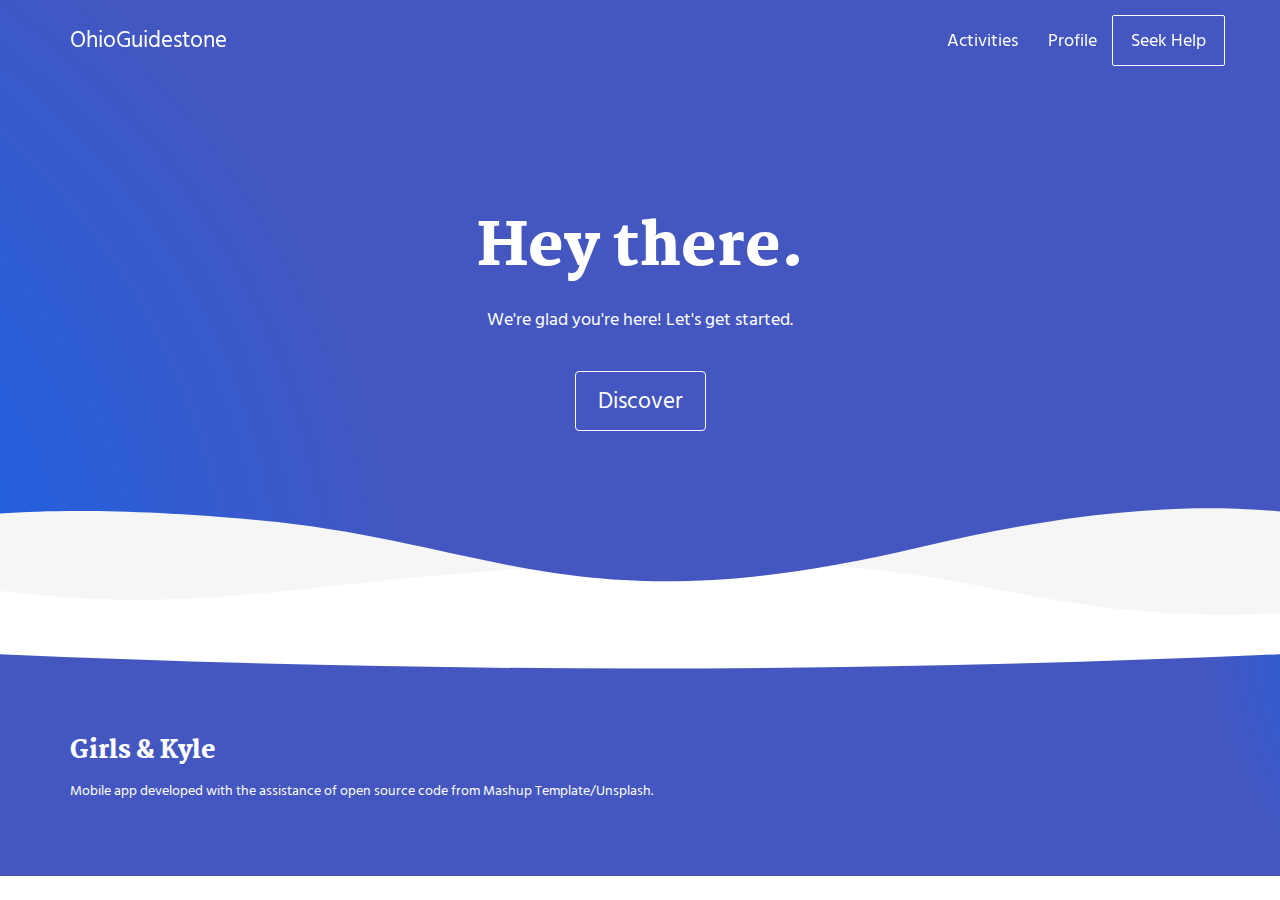
==== commit f4ca4e3c: "Restructures template navigation bar" ====
--- a/cfg-team3/mashup/index.html
+++ b/cfg-team3/mashup/index.html
@@ -11,8 +11,8 @@
 
   <!-- Disable tap highlight on IE -->
   <meta name="msapplication-tap-highlight" content="no">
-  
-  
+
+
   <link rel="apple-touch-icon" sizes="180x180" href="./assets/apple-icon-180x180.png">
   <link href="./assets/favicon.ico" rel="icon">
 
@@ -35,23 +35,22 @@
           <span class="icon-bar"></span>
         </button>
         <a class="navbar-brand" href="./index.html" title="">
-          <img src="./assets/images/mashup-icon.svg" class="navbar-logo-img" alt="">
-          Mashup Template
+          OhioGuidestone
         </a>
       </div>
 
       <div class="collapse navbar-collapse" id="navbar-collapse">
         <ul class="nav navbar-nav navbar-right">
-          <li><a href="./index.html" title="">Home</a></li>
-          <li><a href="./project.html" title="">Project</a></li>
+          <li><a href="./activities.html" title="">Activities</a></li>
+          <li><a href="./profile.html" title="">Profile</a></li>
           <li>
             <p>
-              <a href="./components.html" class="btn btn-default navbar-btn" title="">Components</a>
+              <a href="./seekHelp.html" class="btn btn-default navbar-btn" title="">Seek Help</a>
             </p>
           </li>
 
         </ul>
-      </div> 
+      </div>
     </div>
   </nav>
 </header>
@@ -61,244 +60,11 @@
     <div class="container">
       <div class="row">
         <div class="col-xs-12">
-          <h1>Mountain</h1>
-          <p>WELCOME TO MOUNTAIN WEBSITE. AGENCY IN BERLIN.</p>
+          <h1>Hey there.</h1>
+          <p>We're glad you're here! Let's get started.</p>
           <br>
-          <a href="./project.html" class="btn btn-default btn-lg" title="">Discover</a>
+          <a href="./activities.html" class="btn btn-default btn-lg" title="">Discover</a>
         </div>
-      </div>
-    </div>
-  </div>
-
-  <div class="section-container">
-    <div class="container">
-      <div class="row">
-        <div class="col-xs-12 col-md-8 col-md-offset-2">
-          <div class="text-center">
-            <h2>About Us</h2>
-            <p>Lorem ipsum dolor sit amet, consectetur adipiscing elit. Maecenas luctus at sem quis varius. 
-            <br>
-            Class aptent taciti sociosqu ad litora torquent per conubia nostra, per inceptos himenaeos. Phasellus iaculis magna sagittis elit sagittis, at hendrerit lorem venenatis. Morbi accumsan iaculis blandit. Cras ultrices hendrerit nisl.</p>
-          </div>
-       </div>
-      </div>
-    </div>
-  </div>
-
-  <div class="section-container">
-    <div class="container">
-      <div class="row">      
-          <div class="col-xs-12">
-
-
-            <div id="carousel-example-generic" class="carousel carousel-fade slide" data-ride="carousel">
-                
-                <div class="carousel-inner" role="listbox">
-
-                    <div class="item active">
-                        <img class="img-responsive" src="./assets/images/img-06.jpg" alt="First slide">
-                        <div class="carousel-caption card-shadow reveal">
-                          
-                          <h3>Moon</h3>
-                          <a class="left carousel-control" href="#carousel-example-generic" role="button" data-slide="prev">
-                            <i class="fa fa-chevron-left" aria-hidden="true"></i>
-                            <span class="sr-only">Previous</span>
-                          </a>
-                          <a class="right carousel-control" href="#carousel-example-generic" role="button" data-slide="next">
-                            <i class="fa fa-chevron-right" aria-hidden="true"></i>
-                            <span class="sr-only">Next</span>
-                          </a>
-                          <p>
-                            Sed id tellus in risus pre
-                            tium imperdiet eu lobortis dolor. Sed pellentesque, urna ac viverra lacinia, erat mauris venenatis purus, mollis egestas urna purus ac ex.
-                            Aenean nunc sem, lobortis at elit non, lobortis laoreet nibh. Maecenas at mi ipsum.
-                          </p>
-                          
-                          <p>
-                            Quisque tempor, ligula pharetra luctus elementum, arcu nisl suscipit ante, pharetra commodo dui est et enim. Sed eu vestibulum elit. Donec ut libero non.
-                          </p>
-                          <a href="./project.html" class="btn btn-primary" title="">
-                            Discover
-                          </a>
-                        </div>
-                    </div>
-                    <div class="item">
-                        <img class="img-responsive" src="./assets/images/img-07.jpg" alt="First slide">
-                        <div class="carousel-caption card-shadow reveal">
-
-                          <h3>Lbortis</h3>
-                            <a class="left carousel-control" href="#carousel-example-generic" role="button" data-slide="prev">
-                              <i class="fa fa-chevron-left" aria-hidden="true"></i>
-                              <span class="sr-only">Previous</span>
-                            </a>
-                            <a class="right carousel-control" href="#carousel-example-generic" role="button" data-slide="next">
-                              <i class="fa fa-chevron-right" aria-hidden="true"></i>
-                              <span class="sr-only">Next</span>
-                            </a>
-                          <p>
-                            Pre id tellus in risus pre
-                            tium imperdiet eu lobortis dolor. Sed pellentesque, urna ac viverra lacinia, erat mauris venenatis purus, mollis egestas urna purus ac ex.
-                            Aenean nunc sem, lobortis at elit non, lobortis laoreet nibh. Maecenas at mi ipsum.
-                          </p>
-                          
-                          <p>
-                            Quisque tempor, ligula pharetra luctus elementum, arcu nisl suscipit ante, pharetra commodo dui est et enim. Sed eu vestibulum elit. Donec ut libero non.
-                          </p>
-                          <a href="./project.html" class="btn btn-primary" title="">
-                            Discover
-                          </a>
-                        </div>
-                    </div>
-                </div>
-               
-            </div>
-
-           
-          </div>
-          
-        </div>  
-      
-    </div>
-  </div>
-
-  <div class="section-container">
-    <div class="container text-center">
-      <div class="row section-container-spacer">
-        <div class="col-xs-12 col-md-12">
-          <h2>Partners</h2>
-          <p>Praesent at feugiat est, at faucibus ipsum. Aenean condimentum mauris vel malesuada pulvinar. <br>Vestibulum sit amet hendrerit leo, quis vehicula mi.</p>
-        </div>  
-      </div>
-      <div class="row">
-        <div class="col-xs-12 col-md-4">
-          <img src="./assets/images/profil-01.jpg" alt="" class="reveal img-responsive reveal-content image-center">
-          <h3>John Snow</h3>
-          <h4>UX designer</h4>
-          <p>Sed elementum vehicula nisl, a egestas velit rhoncus nec.Cras vel sapien tincidunt, lacinia risus vel, imperdiet neque.</p>
-          <p>
-            <a href="https://facebook.com/" class="social-round-icon fa-icon" title="">
-              <i class="fa fa-facebook" aria-hidden="true"></i>
-            </a>
-            <a href="https://twitter.com/" class="social-round-icon fa-icon" title="">
-              <i class="fa fa-twitter" aria-hidden="true"></i>
-            </a>
-            <a href="https://www.linkedin.com/" class="social-round-icon fa-icon" title="">
-              <i class="fa fa-linkedin" aria-hidden="true"></i>
-            </a>
-          </p>
-        </div>
-       
-        <div class="col-xs-12 col-md-4">
-          <img src="./assets/images/profil-02.jpg" alt="" class="reveal img-responsive reveal-content image-center">
-          <h3>Sansa Stark</h3>
-          <h4>UI designer</h4>
-          <p>Praesent at feugiat est, at faucibus ipsum. Aenean condimentum mauris vel malesuadav pulvinar. Vestibulum sit amet hendrerit leo, quis vehicula mi.</p>
-          <p>
-            <a href="https://facebook.com/" class="social-round-icon fa-icon" title="">
-              <i class="fa fa-facebook" aria-hidden="true"></i>
-            </a>
-            <a href="https://twitter.com/" class="social-round-icon fa-icon" title="">
-              <i class="fa fa-twitter" aria-hidden="true"></i>
-            </a>
-            <a href="https://www.linkedin.com/" class="social-round-icon fa-icon" title="">
-              <i class="fa fa-linkedin" aria-hidden="true"></i>
-            </a>
-          </p>
-        </div>
-        <div class="col-xs-12 col-md-4">
-          <img src="./assets/images/profil-03.jpg" alt="" class="reveal img-responsive reveal-content image-center">
-          <h3>Gregor Clegane</h3>
-          <h4>Developer</h4>
-          <p>Busce rutrum nisi non dui placerat sodales. Vivamus feugiat rutrum malesuada. Nulla volutpat sapien ac gravida varius</p>
-          <p>
-            <a href="https://facebook.com/" class="social-round-icon fa-icon" title="">
-              <i class="fa fa-facebook" aria-hidden="true"></i>
-            </a>
-            <a href="https://twitter.com/" class="social-round-icon fa-icon" title="">
-              <i class="fa fa-twitter" aria-hidden="true"></i>
-            </a>
-            <a href="https://www.linkedin.com/" class="social-round-icon fa-icon" title="">
-              <i class="fa fa-linkedin" aria-hidden="true"></i>
-            </a>
-          </p>
-        </div>
-      </div>
-    </div>
-  </div>
-
-  <div class="section-container">
-    <div class="container text-center">
-      <div class="row section-container-spacer">
-        <div class="col-xs-12 col-md-12">
-          <h2 class="text-center">Customers</h2>
-          <p>Praesent at feugiat est, at faucibus ipsum. Aenean condimentum mauris vel malesuada pulvinar. <br>Vestibulum sit amet hendrerit leo, quis vehicula mi.</p>
-        </div>  
-      </div>
-      <div class="row">
-        <div class="col-xs-12 col-md-4">
-          <img src="./assets/images/logo-01.png" alt="" class="img-responsive reveal-content image-center">
-
-        </div>
-       
-        <div class="col-xs-12 col-md-4">
-          <img src="./assets/images/logo-02.png" alt="" class="img-responsive reveal-content image-center">
-        </div>
-        <div class="col-xs-12 col-md-4">
-          <img src="./assets/images/logo-03.png" alt="" class="img-responsive reveal-content image-center">
-        </div>
-      </div>
-    </div>
-  </div>
- 
- 
-  <div class="section-container contact-container">
-    <div class="container">
-      <div class="row">
-        <div class="col-xs-12 col-md-12">
-          <div class="section-container-spacer">
-            <h2 class="text-center">Get in touch</h2>
-            <p class="text-center">Lorem ipsum dolor sit amet, consectetur adipisicing elit, sed do eiusmod
-            tempor incididunt ut labore et dolore magna aliqua.</p>
-          </div>
-          <div class="card-container">
-            <div class="card card-shadow col-xs-10 col-xs-offset-1 col-md-8 col-md-offset-2 reveal">
-              <form action="" class="reveal-content">
-                <div class="row">
-                  <div class="col-md-7">
-                    <div class="form-group">
-                      <input type="email" class="form-control" id="email" placeholder="Email">
-                    </div>
-                    <div class="form-group">
-                      <input type="text" class="form-control" id="subject" placeholder="Subject">
-                    </div>
-                    <div class="form-group">
-                      <textarea class="form-control" rows="3" placeholder="Enter your message"></textarea>
-                    </div>
-                    <button type="submit" class="btn btn-primary">Send message</button>
-                  </div>
-                  <div class="col-md-5">
-                    <ul class="list-unstyled address-container">
-                      <li>
-                        <span class="fa-icon">
-                          <i class="fa fa-phone" aria-hidden="true"></i>
-                        </span>
-                        + 33 9 07 45 12 65
-                      </li>
-                      <li>
-                        <span class="fa-icon">
-                          <i class="fa fa fa-map-o" aria-hidden="true"></i>
-                        </span>
-                        42 rue Moulbert 75016 Paris
-                      </li>
-                    </ul>
-                  </div>
-                </div>
-              </form>
-            </div>
-            <div class="card-image col-xs-12" style="background-image: url('/assets/images/img-01.jpg')">
-            </div>
-          </div>
-        </div>  
       </div>
     </div>
   </div>
@@ -313,31 +79,15 @@
   <div class="container">
     <div class="row">
 
-     
+
       <div class="col-xs-12">
-        <h3>Mountain</h3>
+        <h3>Girls & Kyle</h3>
 
         <div class="row">
           <div class="col-xs-12 col-sm-7">
-            <p><small>Website created with <a href="http://www.mashup-template.com/" title="Create website with free html template">Mashup Template</a>/<a href="https://www.unsplash.com/" title="Beautiful Free Images">Unsplash</a></small>
+            <p><small>Mobile app developed with the assistance of open source code from <a href="http://www.mashup-template.com/" title="Create website with free html template">Mashup Template</a>/<a href="https://www.unsplash.com/" title="Beautiful Free Images">Unsplash.</a></small>
             </p>
           </div>
-          <div class="col-xs-12 col-sm-5">
-            <p class="text-right">
-              <a href="https://facebook.com/" class="social-round-icon white-round-icon fa-icon" title="">
-                <i class="fa fa-facebook" aria-hidden="true"></i>
-              </a>
-              <a href="https://twitter.com/" class="social-round-icon white-round-icon fa-icon" title="">
-                <i class="fa fa-twitter" aria-hidden="true"></i>
-              </a>
-              <a href="https://www.linkedin.com/" class="social-round-icon white-round-icon fa-icon" title="">
-                <i class="fa fa-linkedin" aria-hidden="true"></i>
-              </a>
-            </p>
-          </div>
-        </div>
-        
-        
       </div>
     </div>
   </div>
@@ -350,7 +100,7 @@
   });
 </script>
 
-<!-- Google Analytics: change UA-XXXXX-X to be your site's ID 
+<!-- Google Analytics: change UA-XXXXX-X to be your site's ID
 
 <script>
   (function (i, s, o, g, r, a, m) {
